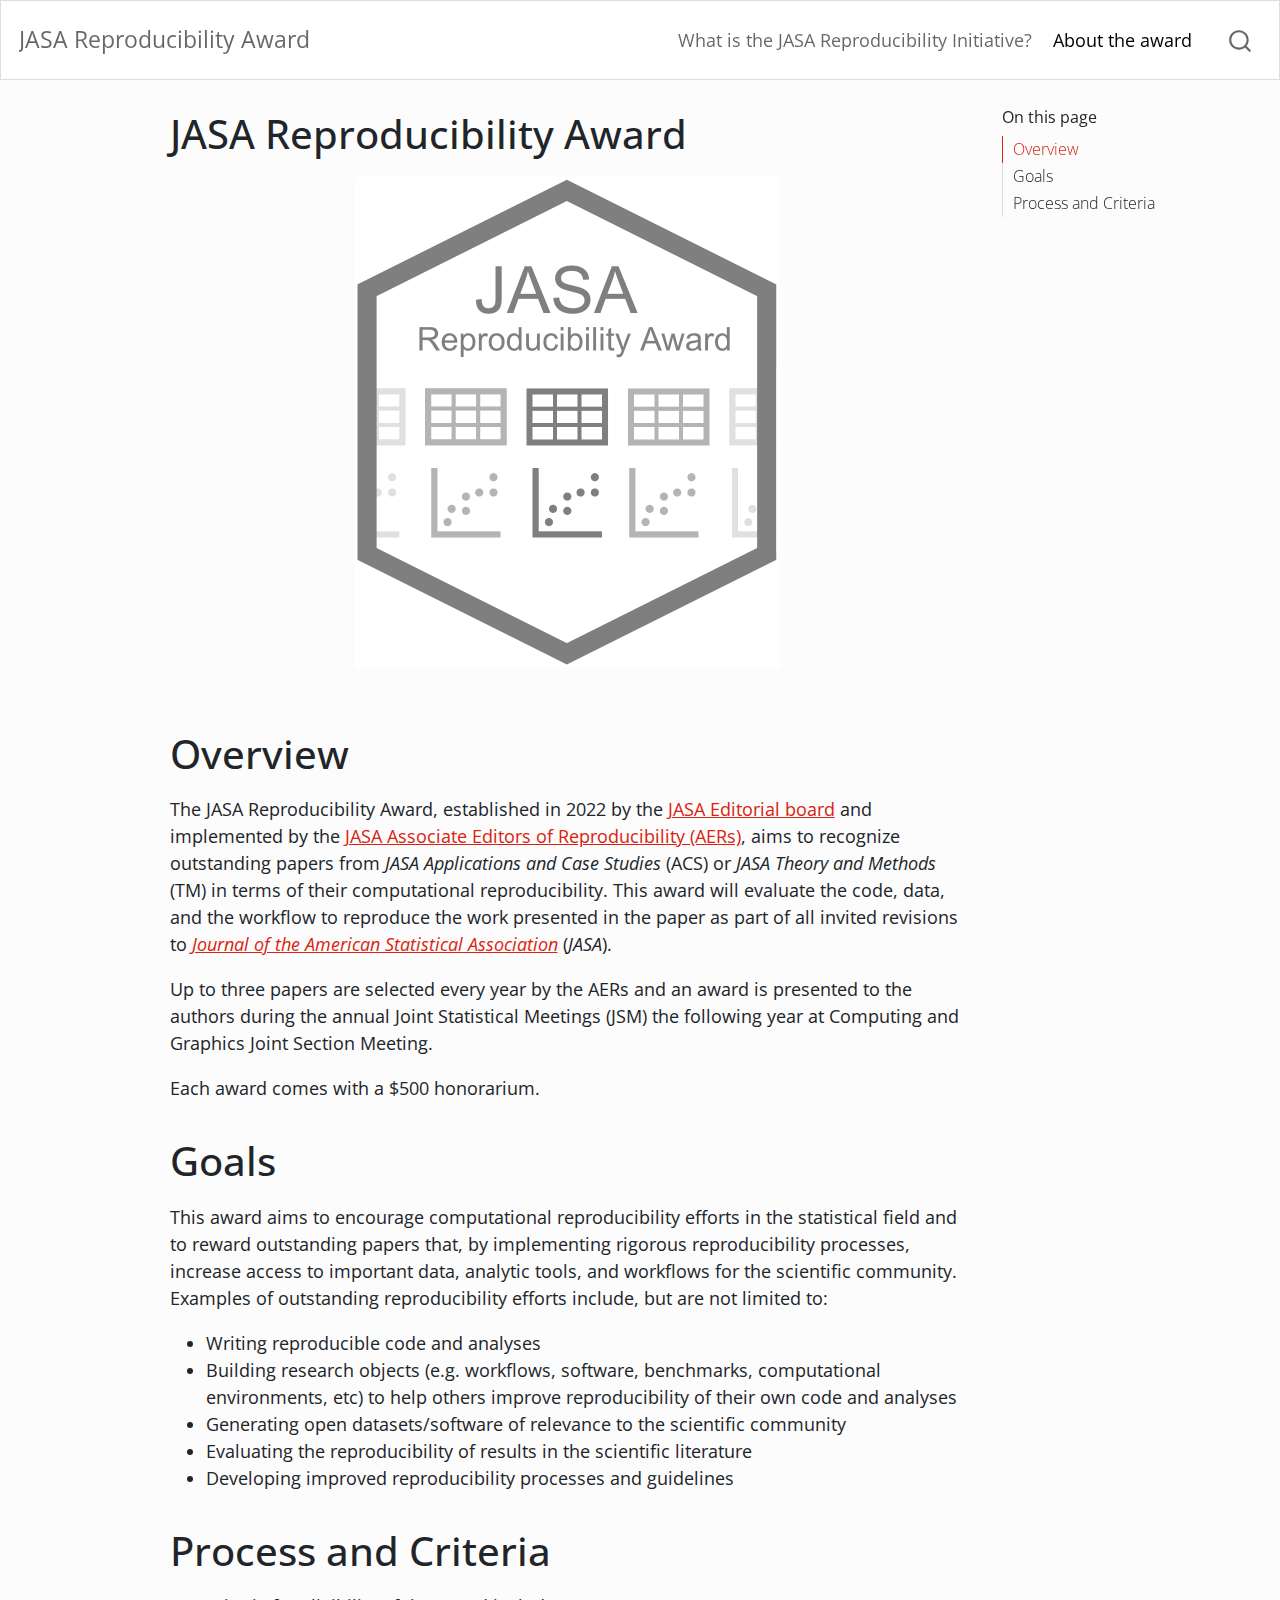
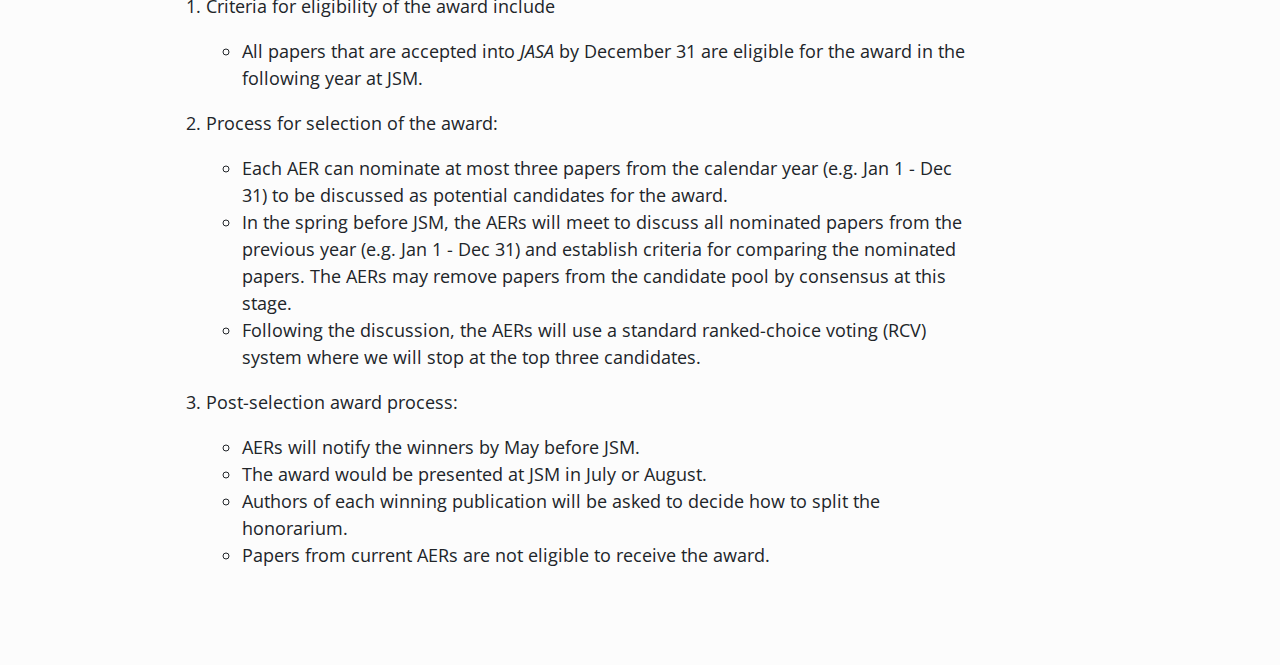
==== index.html @ 0c8dea2c "Built site for gh-pages" ====
<!DOCTYPE html>
<html xmlns="http://www.w3.org/1999/xhtml" lang="en" xml:lang="en"><head>

<meta charset="utf-8">
<meta name="generator" content="quarto-1.2.269">

<meta name="viewport" content="width=device-width, initial-scale=1.0, user-scalable=yes">


<title>JASA Reproducibility Award</title>
<style>
code{white-space: pre-wrap;}
span.smallcaps{font-variant: small-caps;}
div.columns{display: flex; gap: min(4vw, 1.5em);}
div.column{flex: auto; overflow-x: auto;}
div.hanging-indent{margin-left: 1.5em; text-indent: -1.5em;}
ul.task-list{list-style: none;}
ul.task-list li input[type="checkbox"] {
  width: 0.8em;
  margin: 0 0.8em 0.2em -1.6em;
  vertical-align: middle;
}
</style>


<script src="site_libs/quarto-nav/quarto-nav.js"></script>
<script src="site_libs/quarto-nav/headroom.min.js"></script>
<script src="site_libs/clipboard/clipboard.min.js"></script>
<script src="site_libs/quarto-search/autocomplete.umd.js"></script>
<script src="site_libs/quarto-search/fuse.min.js"></script>
<script src="site_libs/quarto-search/quarto-search.js"></script>
<meta name="quarto:offset" content="./">
<script src="site_libs/quarto-html/quarto.js"></script>
<script src="site_libs/quarto-html/popper.min.js"></script>
<script src="site_libs/quarto-html/tippy.umd.min.js"></script>
<script src="site_libs/quarto-html/anchor.min.js"></script>
<link href="site_libs/quarto-html/tippy.css" rel="stylesheet">
<link href="site_libs/quarto-html/quarto-syntax-highlighting.css" rel="stylesheet" id="quarto-text-highlighting-styles">
<script src="site_libs/bootstrap/bootstrap.min.js"></script>
<link href="site_libs/bootstrap/bootstrap-icons.css" rel="stylesheet">
<link href="site_libs/bootstrap/bootstrap.min.css" rel="stylesheet" id="quarto-bootstrap" data-mode="light">
<script id="quarto-search-options" type="application/json">{
  "location": "navbar",
  "copy-button": false,
  "collapse-after": 3,
  "panel-placement": "end",
  "type": "overlay",
  "limit": 20,
  "language": {
    "search-no-results-text": "No results",
    "search-matching-documents-text": "matching documents",
    "search-copy-link-title": "Copy link to search",
    "search-hide-matches-text": "Hide additional matches",
    "search-more-match-text": "more match in this document",
    "search-more-matches-text": "more matches in this document",
    "search-clear-button-title": "Clear",
    "search-detached-cancel-button-title": "Cancel",
    "search-submit-button-title": "Submit"
  }
}</script>


<link rel="stylesheet" href="styles.css">
</head>

<body class="nav-fixed">

<div id="quarto-search-results"></div>
  <header id="quarto-header" class="headroom fixed-top">
    <nav class="navbar navbar-expand-lg navbar-dark ">
      <div class="navbar-container container-fluid">
      <div class="navbar-brand-container">
    <a class="navbar-brand" href="./index.html">
    <span class="navbar-title">JASA Reproducibility Award</span>
    </a>
  </div>
          <button class="navbar-toggler" type="button" data-bs-toggle="collapse" data-bs-target="#navbarCollapse" aria-controls="navbarCollapse" aria-expanded="false" aria-label="Toggle navigation" onclick="if (window.quartoToggleHeadroom) { window.quartoToggleHeadroom(); }">
  <span class="navbar-toggler-icon"></span>
</button>
          <div class="collapse navbar-collapse" id="navbarCollapse">
            <ul class="navbar-nav navbar-nav-scroll ms-auto">
  <li class="nav-item">
    <a class="nav-link" href="./about.html">
 <span class="menu-text">What is the JASA Reproducibility Initiative?</span></a>
  </li>  
  <li class="nav-item">
    <a class="nav-link active" href="./index.html" aria-current="page">
 <span class="menu-text">About the award</span></a>
  </li>  
</ul>
              <div id="quarto-search" class="" title="Search"></div>
          </div> <!-- /navcollapse -->
      </div> <!-- /container-fluid -->
    </nav>
</header>
<!-- content -->
<div id="quarto-content" class="quarto-container page-columns page-rows-contents page-layout-article page-navbar">
<!-- sidebar -->
<!-- margin-sidebar -->
    <div id="quarto-margin-sidebar" class="sidebar margin-sidebar">
        <nav id="TOC" role="doc-toc" class="toc-active">
    <h2 id="toc-title">On this page</h2>
   
  <ul>
  <li><a href="#overview" id="toc-overview" class="nav-link active" data-scroll-target="#overview">Overview</a></li>
  <li><a href="#goals" id="toc-goals" class="nav-link" data-scroll-target="#goals">Goals</a></li>
  <li><a href="#process-and-criteria" id="toc-process-and-criteria" class="nav-link" data-scroll-target="#process-and-criteria">Process and Criteria</a></li>
  </ul>
</nav>
    </div>
<!-- main -->
<main class="content" id="quarto-document-content">

<header id="title-block-header" class="quarto-title-block default">
<div class="quarto-title">
<h1 class="title">JASA Reproducibility Award</h1>
</div>



<div class="quarto-title-meta">

    
  
    
  </div>
  

</header>

<div class="cell" data-layout-align="center">
<div class="cell-output-display">
<div class="quarto-figure quarto-figure-center">
<figure class="figure">
<p><img src="img/jasa_img.png" class="img-fluid figure-img" width="425"></p>
</figure>
</div>
</div>
</div>
<section id="overview" class="level1">
<h1>Overview</h1>
<p>The JASA Reproducibility Award, established in 2022 by the <a href="https://www.tandfonline.com/action/journalInformation?show=editorialBoard&amp;journalCode=uasa20">JASA Editorial board</a> and implemented by the <a href="./about.html">JASA Associate Editors of Reproducibility (AERs)</a>, aims to recognize outstanding papers from <em>JASA Applications and Case Studies</em> (ACS) or <em>JASA Theory and Methods</em> (TM) in terms of their computational reproducibility. This award will evaluate the code, data, and the workflow to reproduce the work presented in the paper as part of all invited revisions to <a href="https://www.tandfonline.com/journals/uasa20"><em>Journal of the American Statistical Association</em></a> (<em>JASA</em>).</p>
<p>Up to three papers are selected every year by the AERs and an award is presented to the authors during the annual Joint Statistical Meetings (JSM) the following year at Computing and Graphics Joint Section Meeting.</p>
<p>Each award comes with a $500 honorarium.</p>
</section>
<section id="goals" class="level1">
<h1>Goals</h1>
<p>This award aims to encourage computational reproducibility efforts in the statistical field and to reward outstanding papers that, by implementing rigorous reproducibility processes, increase access to important data, analytic tools, and workflows for the scientific community. Examples of outstanding reproducibility efforts include, but are not limited to:</p>
<ul>
<li>Writing reproducible code and analyses</li>
<li>Building research objects (e.g.&nbsp;workflows, software, benchmarks, computational environments, etc) to help others improve reproducibility of their own code and analyses</li>
<li>Generating open datasets/software of relevance to the scientific community</li>
<li>Evaluating the reproducibility of results in the scientific literature</li>
<li>Developing improved reproducibility processes and guidelines</li>
</ul>
</section>
<section id="process-and-criteria" class="level1">
<h1>Process and Criteria</h1>
<ol type="1">
<li><p>Criteria for eligibility of the award include</p>
<ul>
<li>All papers that are accepted into <em>JASA</em> by December 31 are eligible for the award in the following year at JSM.</li>
</ul></li>
<li><p>Process for selection of the award:</p>
<ul>
<li>Each AER can nominate at most three papers from the calendar year (e.g.&nbsp;Jan 1 - Dec 31) to be discussed as potential candidates for the award.</li>
<li>In the spring before JSM, the AERs will meet to discuss all nominated papers from the previous year (e.g.&nbsp;Jan 1 - Dec 31) and establish criteria for comparing the nominated papers. The AERs may remove papers from the candidate pool by consensus at this stage.</li>
<li>Following the discussion, the AERs will use a standard ranked-choice voting (RCV) system where we will stop at the top three candidates.</li>
</ul></li>
<li><p>Post-selection award process:</p>
<ul>
<li>AERs will notify the winners by May before JSM.</li>
<li>The award would be presented at JSM in July or August.</li>
<li>Authors of each winning publication will be asked to decide how to split the honorarium.</li>
<li>Papers from current AERs are not eligible to receive the award.</li>
</ul></li>
</ol>


</section>

</main> <!-- /main -->
<script id="quarto-html-after-body" type="application/javascript">
window.document.addEventListener("DOMContentLoaded", function (event) {
  const toggleBodyColorMode = (bsSheetEl) => {
    const mode = bsSheetEl.getAttribute("data-mode");
    const bodyEl = window.document.querySelector("body");
    if (mode === "dark") {
      bodyEl.classList.add("quarto-dark");
      bodyEl.classList.remove("quarto-light");
    } else {
      bodyEl.classList.add("quarto-light");
      bodyEl.classList.remove("quarto-dark");
    }
  }
  const toggleBodyColorPrimary = () => {
    const bsSheetEl = window.document.querySelector("link#quarto-bootstrap");
    if (bsSheetEl) {
      toggleBodyColorMode(bsSheetEl);
    }
  }
  toggleBodyColorPrimary();  
  const icon = "";
  const anchorJS = new window.AnchorJS();
  anchorJS.options = {
    placement: 'right',
    icon: icon
  };
  anchorJS.add('.anchored');
  const clipboard = new window.ClipboardJS('.code-copy-button', {
    target: function(trigger) {
      return trigger.previousElementSibling;
    }
  });
  clipboard.on('success', function(e) {
    // button target
    const button = e.trigger;
    // don't keep focus
    button.blur();
    // flash "checked"
    button.classList.add('code-copy-button-checked');
    var currentTitle = button.getAttribute("title");
    button.setAttribute("title", "Copied!");
    let tooltip;
    if (window.bootstrap) {
      button.setAttribute("data-bs-toggle", "tooltip");
      button.setAttribute("data-bs-placement", "left");
      button.setAttribute("data-bs-title", "Copied!");
      tooltip = new bootstrap.Tooltip(button, 
        { trigger: "manual", 
          customClass: "code-copy-button-tooltip",
          offset: [0, -8]});
      tooltip.show();    
    }
    setTimeout(function() {
      if (tooltip) {
        tooltip.hide();
        button.removeAttribute("data-bs-title");
        button.removeAttribute("data-bs-toggle");
        button.removeAttribute("data-bs-placement");
      }
      button.setAttribute("title", currentTitle);
      button.classList.remove('code-copy-button-checked');
    }, 1000);
    // clear code selection
    e.clearSelection();
  });
  function tippyHover(el, contentFn) {
    const config = {
      allowHTML: true,
      content: contentFn,
      maxWidth: 500,
      delay: 100,
      arrow: false,
      appendTo: function(el) {
          return el.parentElement;
      },
      interactive: true,
      interactiveBorder: 10,
      theme: 'quarto',
      placement: 'bottom-start'
    };
    window.tippy(el, config); 
  }
  const noterefs = window.document.querySelectorAll('a[role="doc-noteref"]');
  for (var i=0; i<noterefs.length; i++) {
    const ref = noterefs[i];
    tippyHover(ref, function() {
      // use id or data attribute instead here
      let href = ref.getAttribute('data-footnote-href') || ref.getAttribute('href');
      try { href = new URL(href).hash; } catch {}
      const id = href.replace(/^#\/?/, "");
      const note = window.document.getElementById(id);
      return note.innerHTML;
    });
  }
  const findCites = (el) => {
    const parentEl = el.parentElement;
    if (parentEl) {
      const cites = parentEl.dataset.cites;
      if (cites) {
        return {
          el,
          cites: cites.split(' ')
        };
      } else {
        return findCites(el.parentElement)
      }
    } else {
      return undefined;
    }
  };
  var bibliorefs = window.document.querySelectorAll('a[role="doc-biblioref"]');
  for (var i=0; i<bibliorefs.length; i++) {
    const ref = bibliorefs[i];
    const citeInfo = findCites(ref);
    if (citeInfo) {
      tippyHover(citeInfo.el, function() {
        var popup = window.document.createElement('div');
        citeInfo.cites.forEach(function(cite) {
          var citeDiv = window.document.createElement('div');
          citeDiv.classList.add('hanging-indent');
          citeDiv.classList.add('csl-entry');
          var biblioDiv = window.document.getElementById('ref-' + cite);
          if (biblioDiv) {
            citeDiv.innerHTML = biblioDiv.innerHTML;
          }
          popup.appendChild(citeDiv);
        });
        return popup.innerHTML;
      });
    }
  }
});
</script>
</div> <!-- /content -->



</body></html>
---- site_libs/quarto-html/tippy.css ----
.tippy-box[data-animation=fade][data-state=hidden]{opacity:0}[data-tippy-root]{max-width:calc(100vw - 10px)}.tippy-box{position:relative;background-color:#333;color:#fff;border-radius:4px;font-size:14px;line-height:1.4;white-space:normal;outline:0;transition-property:transform,visibility,opacity}.tippy-box[data-placement^=top]>.tippy-arrow{bottom:0}.tippy-box[data-placement^=top]>.tippy-arrow:before{bottom:-7px;left:0;border-width:8px 8px 0;border-top-color:initial;transform-origin:center top}.tippy-box[data-placement^=bottom]>.tippy-arrow{top:0}.tippy-box[data-placement^=bottom]>.tippy-arrow:before{top:-7px;left:0;border-width:0 8px 8px;border-bottom-color:initial;transform-origin:center bottom}.tippy-box[data-placement^=left]>.tippy-arrow{right:0}.tippy-box[data-placement^=left]>.tippy-arrow:before{border-width:8px 0 8px 8px;border-left-color:initial;right:-7px;transform-origin:center left}.tippy-box[data-placement^=right]>.tippy-arrow{left:0}.tippy-box[data-placement^=right]>.tippy-arrow:before{left:-7px;border-width:8px 8px 8px 0;border-right-color:initial;transform-origin:center right}.tippy-box[data-inertia][data-state=visible]{transition-timing-function:cubic-bezier(.54,1.5,.38,1.11)}.tippy-arrow{width:16px;height:16px;color:#333}.tippy-arrow:before{content:"";position:absolute;border-color:transparent;border-style:solid}.tippy-content{position:relative;padding:5px 9px;z-index:1}
---- site_libs/quarto-html/quarto-syntax-highlighting.css ----
/* quarto syntax highlight colors */
:root {
  --quarto-hl-ot-color: #003B4F;
  --quarto-hl-at-color: #657422;
  --quarto-hl-ss-color: #20794D;
  --quarto-hl-an-color: #5E5E5E;
  --quarto-hl-fu-color: #4758AB;
  --quarto-hl-st-color: #20794D;
  --quarto-hl-cf-color: #003B4F;
  --quarto-hl-op-color: #5E5E5E;
  --quarto-hl-er-color: #AD0000;
  --quarto-hl-bn-color: #AD0000;
  --quarto-hl-al-color: #AD0000;
  --quarto-hl-va-color: #111111;
  --quarto-hl-bu-color: inherit;
  --quarto-hl-ex-color: inherit;
  --quarto-hl-pp-color: #AD0000;
  --quarto-hl-in-color: #5E5E5E;
  --quarto-hl-vs-color: #20794D;
  --quarto-hl-wa-color: #5E5E5E;
  --quarto-hl-do-color: #5E5E5E;
  --quarto-hl-im-color: #00769E;
  --quarto-hl-ch-color: #20794D;
  --quarto-hl-dt-color: #AD0000;
  --quarto-hl-fl-color: #AD0000;
  --quarto-hl-co-color: #5E5E5E;
  --quarto-hl-cv-color: #5E5E5E;
  --quarto-hl-cn-color: #8f5902;
  --quarto-hl-sc-color: #5E5E5E;
  --quarto-hl-dv-color: #AD0000;
  --quarto-hl-kw-color: #003B4F;
}

/* other quarto variables */
:root {
  --quarto-font-monospace: SFMono-Regular, Menlo, Monaco, Consolas, "Liberation Mono", "Courier New", monospace;
}

pre > code.sourceCode > span {
  color: #003B4F;
}

code span {
  color: #003B4F;
}

code.sourceCode > span {
  color: #003B4F;
}

div.sourceCode,
div.sourceCode pre.sourceCode {
  color: #003B4F;
}

code span.ot {
  color: #003B4F;
}

code span.at {
  color: #657422;
}

code span.ss {
  color: #20794D;
}

code span.an {
  color: #5E5E5E;
}

code span.fu {
  color: #4758AB;
}

code span.st {
  color: #20794D;
}

code span.cf {
  color: #003B4F;
}

code span.op {
  color: #5E5E5E;
}

code span.er {
  color: #AD0000;
}

code span.bn {
  color: #AD0000;
}

code span.al {
  color: #AD0000;
}

code span.va {
  color: #111111;
}

code span.pp {
  color: #AD0000;
}

code span.in {
  color: #5E5E5E;
}

code span.vs {
  color: #20794D;
}

code span.wa {
  color: #5E5E5E;
  font-style: italic;
}

code span.do {
  color: #5E5E5E;
  font-style: italic;
}

code span.im {
  color: #00769E;
}

code span.ch {
  color: #20794D;
}

code span.dt {
  color: #AD0000;
}

code span.fl {
  color: #AD0000;
}

code span.co {
  color: #5E5E5E;
}

code span.cv {
  color: #5E5E5E;
  font-style: italic;
}

code span.cn {
  color: #8f5902;
}

code span.sc {
  color: #5E5E5E;
}

code span.dv {
  color: #AD0000;
}

code span.kw {
  color: #003B4F;
}

.prevent-inlining {
  content: "</";
}

/*# sourceMappingURL=debc5d5d77c3f9108843748ff7464032.css.map */
---- styles.css ----
/* css styles */
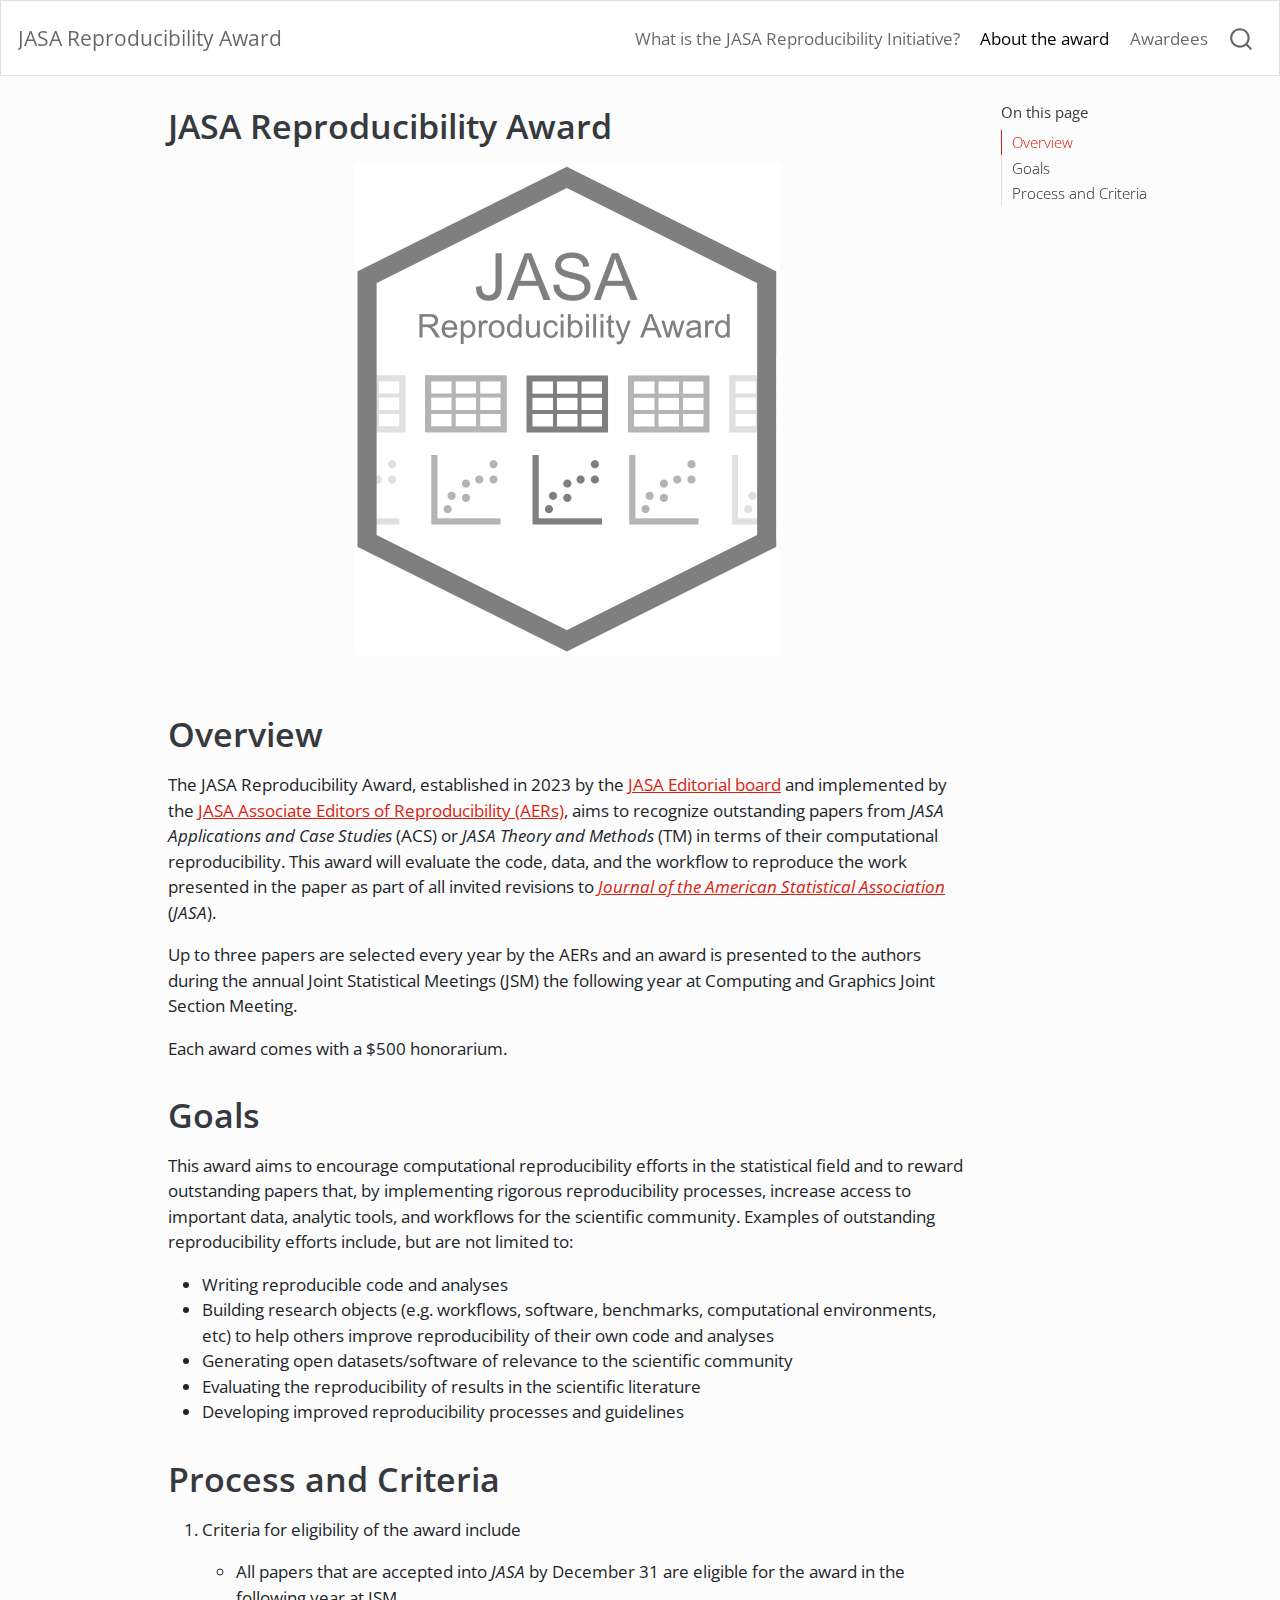
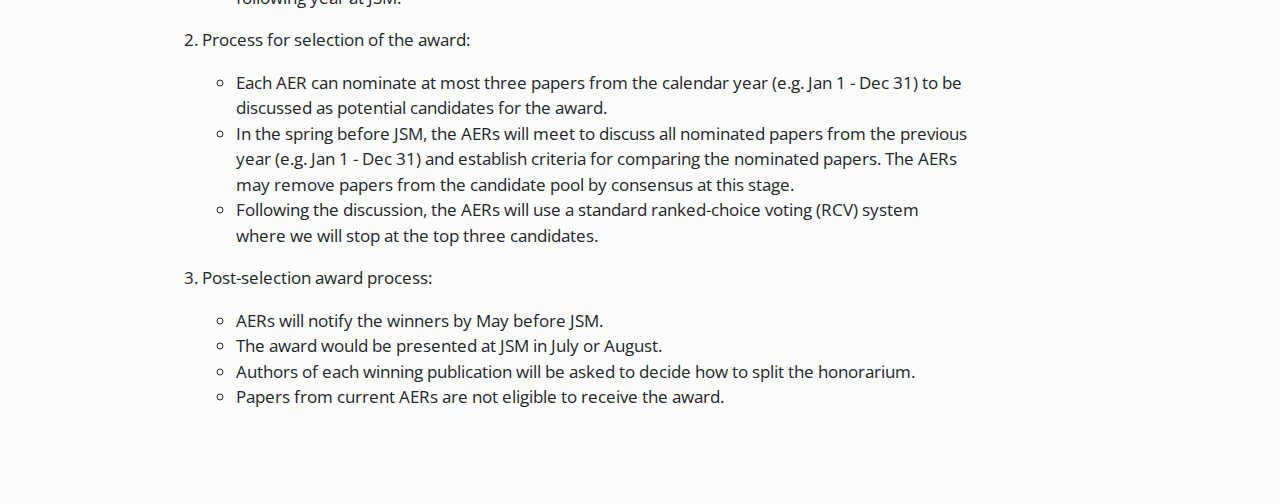
==== commit 09c118b4: "Built site for gh-pages" ====
--- a/index.html
+++ b/index.html
@@ -2,7 +2,7 @@
 <html xmlns="http://www.w3.org/1999/xhtml" lang="en" xml:lang="en"><head>
 
 <meta charset="utf-8">
-<meta name="generator" content="quarto-1.2.269">
+<meta name="generator" content="quarto-1.3.353">
 
 <meta name="viewport" content="width=device-width, initial-scale=1.0, user-scalable=yes">
 
@@ -17,7 +17,7 @@
 ul.task-list{list-style: none;}
 ul.task-list li input[type="checkbox"] {
   width: 0.8em;
-  margin: 0 0.8em 0.2em -1.6em;
+  margin: 0 0.8em 0.2em -1em; /* quarto-specific, see https://github.com/quarto-dev/quarto-cli/issues/4556 */ 
   vertical-align: middle;
 }
 </style>
@@ -74,21 +74,27 @@
     <span class="navbar-title">JASA Reproducibility Award</span>
     </a>
   </div>
+            <div id="quarto-search" class="" title="Search"></div>
           <button class="navbar-toggler" type="button" data-bs-toggle="collapse" data-bs-target="#navbarCollapse" aria-controls="navbarCollapse" aria-expanded="false" aria-label="Toggle navigation" onclick="if (window.quartoToggleHeadroom) { window.quartoToggleHeadroom(); }">
   <span class="navbar-toggler-icon"></span>
 </button>
           <div class="collapse navbar-collapse" id="navbarCollapse">
             <ul class="navbar-nav navbar-nav-scroll ms-auto">
   <li class="nav-item">
-    <a class="nav-link" href="./about.html">
+    <a class="nav-link" href="./about.html" rel="" target="">
  <span class="menu-text">What is the JASA Reproducibility Initiative?</span></a>
   </li>  
   <li class="nav-item">
-    <a class="nav-link active" href="./index.html" aria-current="page">
+    <a class="nav-link active" href="./index.html" rel="" target="" aria-current="page">
  <span class="menu-text">About the award</span></a>
   </li>  
+  <li class="nav-item">
+    <a class="nav-link" href="./awardees.html" rel="" target="">
+ <span class="menu-text">Awardees</span></a>
+  </li>  
 </ul>
-              <div id="quarto-search" class="" title="Search"></div>
+            <div class="quarto-navbar-tools">
+</div>
           </div> <!-- /navcollapse -->
       </div> <!-- /container-fluid -->
     </nav>
@@ -139,7 +145,7 @@
 </div>
 <section id="overview" class="level1">
 <h1>Overview</h1>
-<p>The JASA Reproducibility Award, established in 2022 by the <a href="https://www.tandfonline.com/action/journalInformation?show=editorialBoard&amp;journalCode=uasa20">JASA Editorial board</a> and implemented by the <a href="./about.html">JASA Associate Editors of Reproducibility (AERs)</a>, aims to recognize outstanding papers from <em>JASA Applications and Case Studies</em> (ACS) or <em>JASA Theory and Methods</em> (TM) in terms of their computational reproducibility. This award will evaluate the code, data, and the workflow to reproduce the work presented in the paper as part of all invited revisions to <a href="https://www.tandfonline.com/journals/uasa20"><em>Journal of the American Statistical Association</em></a> (<em>JASA</em>).</p>
+<p>The JASA Reproducibility Award, established in 2023 by the <a href="https://www.tandfonline.com/action/journalInformation?show=editorialBoard&amp;journalCode=uasa20">JASA Editorial board</a> and implemented by the <a href="./about.html">JASA Associate Editors of Reproducibility (AERs)</a>, aims to recognize outstanding papers from <em>JASA Applications and Case Studies</em> (ACS) or <em>JASA Theory and Methods</em> (TM) in terms of their computational reproducibility. This award will evaluate the code, data, and the workflow to reproduce the work presented in the paper as part of all invited revisions to <a href="https://www.tandfonline.com/journals/uasa20"><em>Journal of the American Statistical Association</em></a> (<em>JASA</em>).</p>
 <p>Up to three papers are selected every year by the AERs and an award is presented to the authors during the annual Joint Statistical Meetings (JSM) the following year at Computing and Graphics Joint Section Meeting.</p>
 <p>Each award comes with a $500 honorarium.</p>
 </section>
@@ -207,9 +213,23 @@
     icon: icon
   };
   anchorJS.add('.anchored');
+  const isCodeAnnotation = (el) => {
+    for (const clz of el.classList) {
+      if (clz.startsWith('code-annotation-')) {                     
+        return true;
+      }
+    }
+    return false;
+  }
   const clipboard = new window.ClipboardJS('.code-copy-button', {
-    target: function(trigger) {
-      return trigger.previousElementSibling;
+    text: function(trigger) {
+      const codeEl = trigger.previousElementSibling.cloneNode(true);
+      for (const childEl of codeEl.children) {
+        if (isCodeAnnotation(childEl)) {
+          childEl.remove();
+        }
+      }
+      return codeEl.innerText;
     }
   });
   clipboard.on('success', function(e) {
@@ -274,6 +294,92 @@
       return note.innerHTML;
     });
   }
+      let selectedAnnoteEl;
+      const selectorForAnnotation = ( cell, annotation) => {
+        let cellAttr = 'data-code-cell="' + cell + '"';
+        let lineAttr = 'data-code-annotation="' +  annotation + '"';
+        const selector = 'span[' + cellAttr + '][' + lineAttr + ']';
+        return selector;
+      }
+      const selectCodeLines = (annoteEl) => {
+        const doc = window.document;
+        const targetCell = annoteEl.getAttribute("data-target-cell");
+        const targetAnnotation = annoteEl.getAttribute("data-target-annotation");
+        const annoteSpan = window.document.querySelector(selectorForAnnotation(targetCell, targetAnnotation));
+        const lines = annoteSpan.getAttribute("data-code-lines").split(",");
+        const lineIds = lines.map((line) => {
+          return targetCell + "-" + line;
+        })
+        let top = null;
+        let height = null;
+        let parent = null;
+        if (lineIds.length > 0) {
+            //compute the position of the single el (top and bottom and make a div)
+            const el = window.document.getElementById(lineIds[0]);
+            top = el.offsetTop;
+            height = el.offsetHeight;
+            parent = el.parentElement.parentElement;
+          if (lineIds.length > 1) {
+            const lastEl = window.document.getElementById(lineIds[lineIds.length - 1]);
+            const bottom = lastEl.offsetTop + lastEl.offsetHeight;
+            height = bottom - top;
+          }
+          if (top !== null && height !== null && parent !== null) {
+            // cook up a div (if necessary) and position it 
+            let div = window.document.getElementById("code-annotation-line-highlight");
+            if (div === null) {
+              div = window.document.createElement("div");
+              div.setAttribute("id", "code-annotation-line-highlight");
+              div.style.position = 'absolute';
+              parent.appendChild(div);
+            }
+            div.style.top = top - 2 + "px";
+            div.style.height = height + 4 + "px";
+            let gutterDiv = window.document.getElementById("code-annotation-line-highlight-gutter");
+            if (gutterDiv === null) {
+              gutterDiv = window.document.createElement("div");
+              gutterDiv.setAttribute("id", "code-annotation-line-highlight-gutter");
+              gutterDiv.style.position = 'absolute';
+              const codeCell = window.document.getElementById(targetCell);
+              const gutter = codeCell.querySelector('.code-annotation-gutter');
+              gutter.appendChild(gutterDiv);
+            }
+            gutterDiv.style.top = top - 2 + "px";
+            gutterDiv.style.height = height + 4 + "px";
+          }
+          selectedAnnoteEl = annoteEl;
+        }
+      };
+      const unselectCodeLines = () => {
+        const elementsIds = ["code-annotation-line-highlight", "code-annotation-line-highlight-gutter"];
+        elementsIds.forEach((elId) => {
+          const div = window.document.getElementById(elId);
+          if (div) {
+            div.remove();
+          }
+        });
+        selectedAnnoteEl = undefined;
+      };
+      // Attach click handler to the DT
+      const annoteDls = window.document.querySelectorAll('dt[data-target-cell]');
+      for (const annoteDlNode of annoteDls) {
+        annoteDlNode.addEventListener('click', (event) => {
+          const clickedEl = event.target;
+          if (clickedEl !== selectedAnnoteEl) {
+            unselectCodeLines();
+            const activeEl = window.document.querySelector('dt[data-target-cell].code-annotation-active');
+            if (activeEl) {
+              activeEl.classList.remove('code-annotation-active');
+            }
+            selectCodeLines(clickedEl);
+            clickedEl.classList.add('code-annotation-active');
+          } else {
+            // Unselect the line
+            unselectCodeLines();
+            clickedEl.classList.remove('code-annotation-active');
+          }
+        });
+      }
   const findCites = (el) => {
     const parentEl = el.parentElement;
     if (parentEl) {
--- a/site_libs/quarto-html/quarto-syntax-highlighting.css
+++ b/site_libs/quarto-html/quarto-syntax-highlighting.css
@@ -55,62 +55,85 @@
 
 code span.ot {
   color: #003B4F;
+  font-style: inherit;
 }
 
 code span.at {
   color: #657422;
+  font-style: inherit;
 }
 
 code span.ss {
   color: #20794D;
+  font-style: inherit;
 }
 
 code span.an {
   color: #5E5E5E;
+  font-style: inherit;
 }
 
 code span.fu {
   color: #4758AB;
+  font-style: inherit;
 }
 
 code span.st {
   color: #20794D;
+  font-style: inherit;
 }
 
 code span.cf {
   color: #003B4F;
+  font-style: inherit;
 }
 
 code span.op {
   color: #5E5E5E;
+  font-style: inherit;
 }
 
 code span.er {
   color: #AD0000;
+  font-style: inherit;
 }
 
 code span.bn {
   color: #AD0000;
+  font-style: inherit;
 }
 
 code span.al {
   color: #AD0000;
+  font-style: inherit;
 }
 
 code span.va {
   color: #111111;
+  font-style: inherit;
+}
+
+code span.bu {
+  font-style: inherit;
+}
+
+code span.ex {
+  font-style: inherit;
 }
 
 code span.pp {
   color: #AD0000;
+  font-style: inherit;
 }
 
 code span.in {
   color: #5E5E5E;
+  font-style: inherit;
 }
 
 code span.vs {
   color: #20794D;
+  font-style: inherit;
 }
 
 code span.wa {
@@ -125,22 +148,27 @@
 
 code span.im {
   color: #00769E;
+  font-style: inherit;
 }
 
 code span.ch {
   color: #20794D;
+  font-style: inherit;
 }
 
 code span.dt {
   color: #AD0000;
+  font-style: inherit;
 }
 
 code span.fl {
   color: #AD0000;
+  font-style: inherit;
 }
 
 code span.co {
   color: #5E5E5E;
+  font-style: inherit;
 }
 
 code span.cv {
@@ -150,18 +178,22 @@
 
 code span.cn {
   color: #8f5902;
+  font-style: inherit;
 }
 
 code span.sc {
   color: #5E5E5E;
+  font-style: inherit;
 }
 
 code span.dv {
   color: #AD0000;
+  font-style: inherit;
 }
 
 code span.kw {
   color: #003B4F;
+  font-style: inherit;
 }
 
 .prevent-inlining {
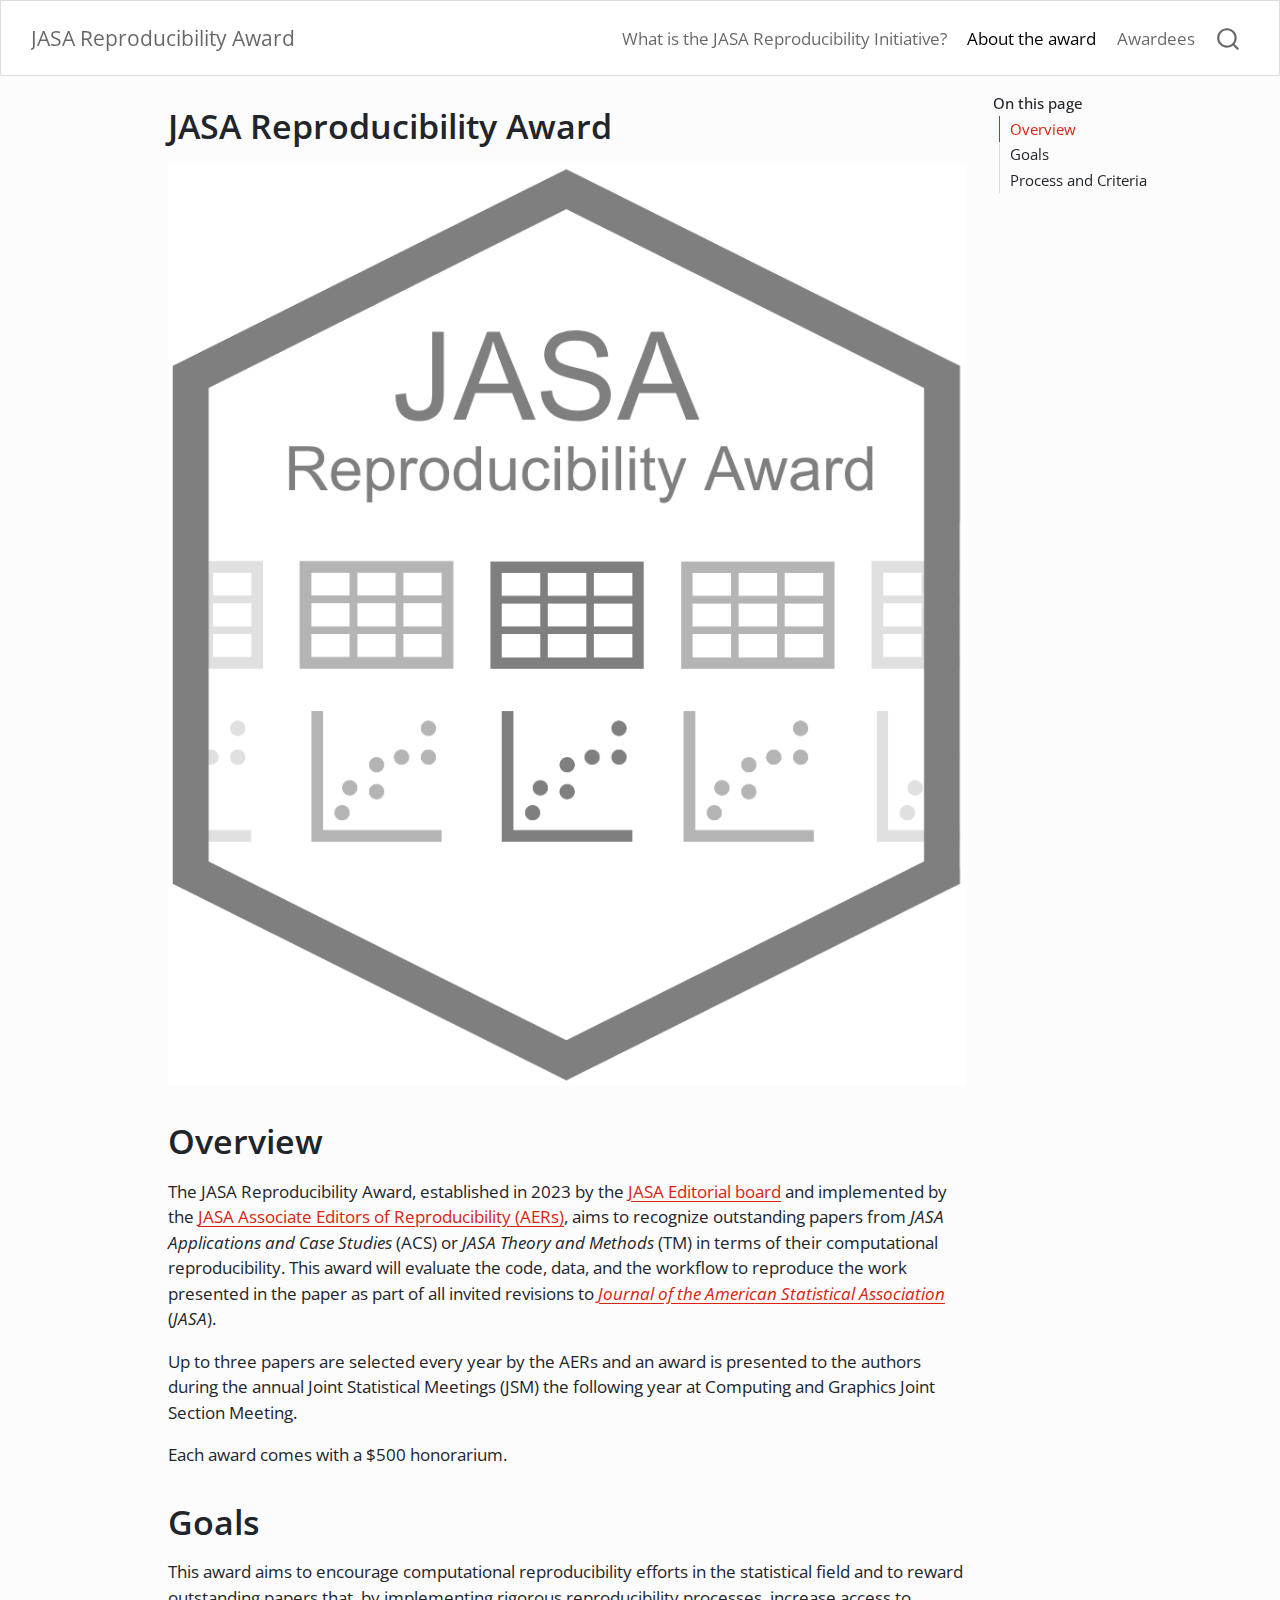
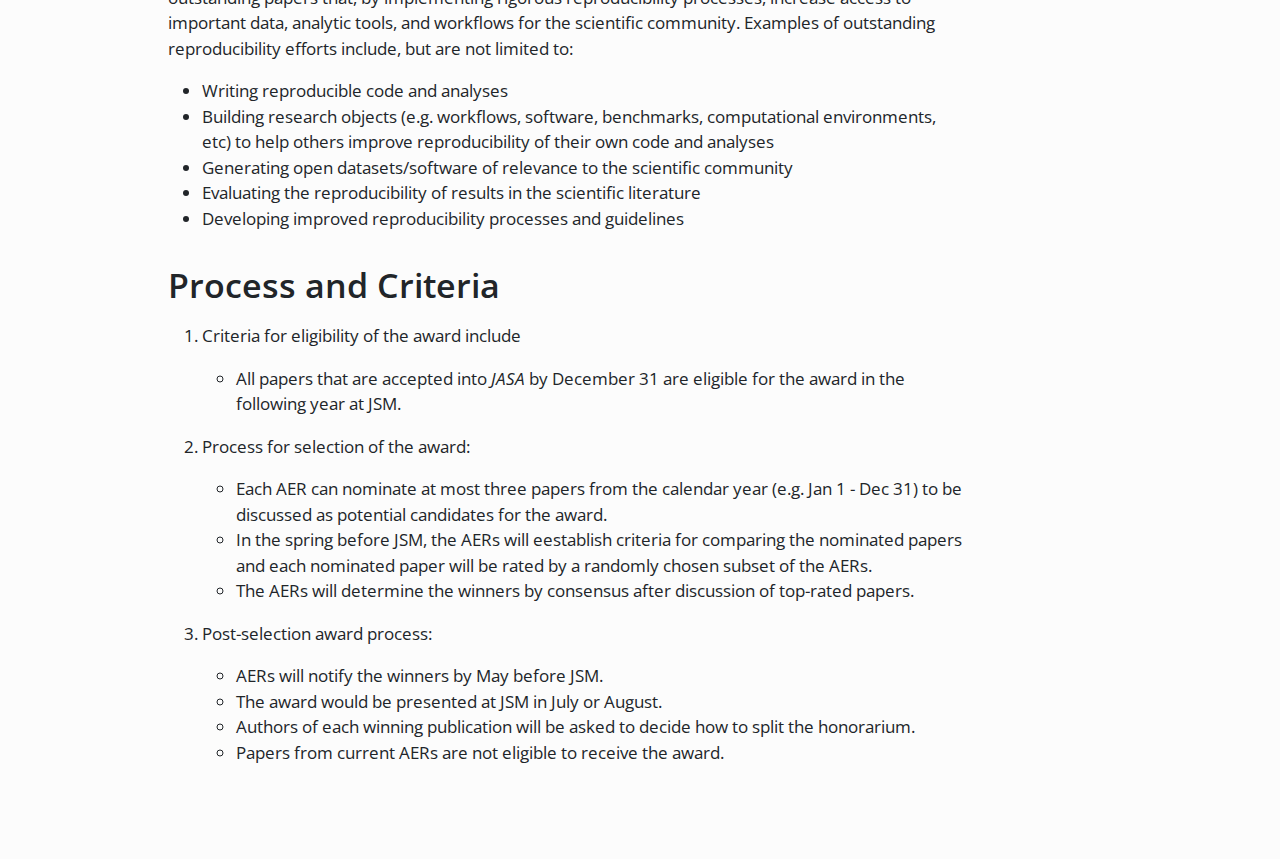
==== commit 0eea503a: "Built site for gh-pages" ====
--- a/index.html
+++ b/index.html
@@ -2,7 +2,7 @@
 <html xmlns="http://www.w3.org/1999/xhtml" lang="en" xml:lang="en"><head>
 
 <meta charset="utf-8">
-<meta name="generator" content="quarto-1.3.353">
+<meta name="generator" content="quarto-1.4.553">
 
 <meta name="viewport" content="width=device-width, initial-scale=1.0, user-scalable=yes">
 
@@ -45,7 +45,13 @@
   "collapse-after": 3,
   "panel-placement": "end",
   "type": "overlay",
-  "limit": 20,
+  "limit": 50,
+  "keyboard-shortcut": [
+    "f",
+    "/",
+    "s"
+  ],
+  "show-item-context": false,
   "language": {
     "search-no-results-text": "No results",
     "search-matching-documents-text": "matching documents",
@@ -54,8 +60,10 @@
     "search-more-match-text": "more match in this document",
     "search-more-matches-text": "more matches in this document",
     "search-clear-button-title": "Clear",
+    "search-text-placeholder": "",
     "search-detached-cancel-button-title": "Cancel",
-    "search-submit-button-title": "Submit"
+    "search-submit-button-title": "Submit",
+    "search-label": "Search"
   }
 }</script>
 
@@ -67,9 +75,9 @@
 
 <div id="quarto-search-results"></div>
   <header id="quarto-header" class="headroom fixed-top">
-    <nav class="navbar navbar-expand-lg navbar-dark ">
+    <nav class="navbar navbar-expand-lg " data-bs-theme="dark">
       <div class="navbar-container container-fluid">
-      <div class="navbar-brand-container">
+      <div class="navbar-brand-container mx-auto">
     <a class="navbar-brand" href="./index.html">
     <span class="navbar-title">JASA Reproducibility Award</span>
     </a>
@@ -81,21 +89,21 @@
           <div class="collapse navbar-collapse" id="navbarCollapse">
             <ul class="navbar-nav navbar-nav-scroll ms-auto">
   <li class="nav-item">
-    <a class="nav-link" href="./about.html" rel="" target="">
- <span class="menu-text">What is the JASA Reproducibility Initiative?</span></a>
+    <a class="nav-link" href="./about.html"> 
+<span class="menu-text">What is the JASA Reproducibility Initiative?</span></a>
   </li>  
   <li class="nav-item">
-    <a class="nav-link active" href="./index.html" rel="" target="" aria-current="page">
- <span class="menu-text">About the award</span></a>
+    <a class="nav-link active" href="./index.html" aria-current="page"> 
+<span class="menu-text">About the award</span></a>
   </li>  
   <li class="nav-item">
-    <a class="nav-link" href="./awardees.html" rel="" target="">
- <span class="menu-text">Awardees</span></a>
+    <a class="nav-link" href="./awardees.html"> 
+<span class="menu-text">Awardees</span></a>
   </li>  
 </ul>
-            <div class="quarto-navbar-tools">
+          </div> <!-- /navcollapse -->
+          <div class="quarto-navbar-tools">
 </div>
-          </div> <!-- /navcollapse -->
       </div> <!-- /container-fluid -->
     </nav>
 </header>
@@ -132,17 +140,11 @@
   </div>
   
 
+
 </header>
 
-<div class="cell" data-layout-align="center">
-<div class="cell-output-display">
-<div class="quarto-figure quarto-figure-center">
-<figure class="figure">
-<p><img src="img/jasa_img.png" class="img-fluid figure-img" width="425"></p>
-</figure>
-</div>
-</div>
-</div>
+
+<p><img src="img/jasa_img.png" class="img-fluid" alt="JASA reproducibility award logo"></p>
 <section id="overview" class="level1">
 <h1>Overview</h1>
 <p>The JASA Reproducibility Award, established in 2023 by the <a href="https://www.tandfonline.com/action/journalInformation?show=editorialBoard&amp;journalCode=uasa20">JASA Editorial board</a> and implemented by the <a href="./about.html">JASA Associate Editors of Reproducibility (AERs)</a>, aims to recognize outstanding papers from <em>JASA Applications and Case Studies</em> (ACS) or <em>JASA Theory and Methods</em> (TM) in terms of their computational reproducibility. This award will evaluate the code, data, and the workflow to reproduce the work presented in the paper as part of all invited revisions to <a href="https://www.tandfonline.com/journals/uasa20"><em>Journal of the American Statistical Association</em></a> (<em>JASA</em>).</p>
@@ -170,8 +172,8 @@
 <li><p>Process for selection of the award:</p>
 <ul>
 <li>Each AER can nominate at most three papers from the calendar year (e.g.&nbsp;Jan 1 - Dec 31) to be discussed as potential candidates for the award.</li>
-<li>In the spring before JSM, the AERs will meet to discuss all nominated papers from the previous year (e.g.&nbsp;Jan 1 - Dec 31) and establish criteria for comparing the nominated papers. The AERs may remove papers from the candidate pool by consensus at this stage.</li>
-<li>Following the discussion, the AERs will use a standard ranked-choice voting (RCV) system where we will stop at the top three candidates.</li>
+<li>In the spring before JSM, the AERs will eestablish criteria for comparing the nominated papers and each nominated paper will be rated by a randomly chosen subset of the AERs.</li>
+<li>The AERs will determine the winners by consensus after discussion of top-rated papers.</li>
 </ul></li>
 <li><p>Post-selection award process:</p>
 <ul>
@@ -265,10 +267,27 @@
     // clear code selection
     e.clearSelection();
   });
-  function tippyHover(el, contentFn) {
+    var localhostRegex = new RegExp(/^(?:http|https):\/\/localhost\:?[0-9]*\//);
+    var mailtoRegex = new RegExp(/^mailto:/);
+      var filterRegex = new RegExp("https:\/\/jasa-acs\.github\.io\/repro-award\/");
+    var isInternal = (href) => {
+        return filterRegex.test(href) || localhostRegex.test(href) || mailtoRegex.test(href);
+    }
+    // Inspect non-navigation links and adorn them if external
+ 	var links = window.document.querySelectorAll('a[href]:not(.nav-link):not(.navbar-brand):not(.toc-action):not(.sidebar-link):not(.sidebar-item-toggle):not(.pagination-link):not(.no-external):not([aria-hidden]):not(.dropdown-item):not(.quarto-navigation-tool)');
+    for (var i=0; i<links.length; i++) {
+      const link = links[i];
+      if (!isInternal(link.href)) {
+        // undo the damage that might have been done by quarto-nav.js in the case of
+        // links that we want to consider external
+        if (link.dataset.originalHref !== undefined) {
+          link.href = link.dataset.originalHref;
+        }
+      }
+    }
+  function tippyHover(el, contentFn, onTriggerFn, onUntriggerFn) {
     const config = {
       allowHTML: true,
-      content: contentFn,
       maxWidth: 500,
       delay: 100,
       arrow: false,
@@ -278,8 +297,17 @@
       interactive: true,
       interactiveBorder: 10,
       theme: 'quarto',
-      placement: 'bottom-start'
+      placement: 'bottom-start',
     };
+    if (contentFn) {
+      config.content = contentFn;
+    }
+    if (onTriggerFn) {
+      config.onTrigger = onTriggerFn;
+    }
+    if (onUntriggerFn) {
+      config.onUntrigger = onUntriggerFn;
+    }
     window.tippy(el, config); 
   }
   const noterefs = window.document.querySelectorAll('a[role="doc-noteref"]');
@@ -291,7 +319,130 @@
       try { href = new URL(href).hash; } catch {}
       const id = href.replace(/^#\/?/, "");
       const note = window.document.getElementById(id);
-      return note.innerHTML;
+      if (note) {
+        return note.innerHTML;
+      } else {
+        return "";
+      }
+    });
+  }
+  const xrefs = window.document.querySelectorAll('a.quarto-xref');
+  const processXRef = (id, note) => {
+    // Strip column container classes
+    const stripColumnClz = (el) => {
+      el.classList.remove("page-full", "page-columns");
+      if (el.children) {
+        for (const child of el.children) {
+          stripColumnClz(child);
+        }
+      }
+    }
+    stripColumnClz(note)
+    if (id === null || id.startsWith('sec-')) {
+      // Special case sections, only their first couple elements
+      const container = document.createElement("div");
+      if (note.children && note.children.length > 2) {
+        container.appendChild(note.children[0].cloneNode(true));
+        for (let i = 1; i < note.children.length; i++) {
+          const child = note.children[i];
+          if (child.tagName === "P" && child.innerText === "") {
+            continue;
+          } else {
+            container.appendChild(child.cloneNode(true));
+            break;
+          }
+        }
+        if (window.Quarto?.typesetMath) {
+          window.Quarto.typesetMath(container);
+        }
+        return container.innerHTML
+      } else {
+        if (window.Quarto?.typesetMath) {
+          window.Quarto.typesetMath(note);
+        }
+        return note.innerHTML;
+      }
+    } else {
+      // Remove any anchor links if they are present
+      const anchorLink = note.querySelector('a.anchorjs-link');
+      if (anchorLink) {
+        anchorLink.remove();
+      }
+      if (window.Quarto?.typesetMath) {
+        window.Quarto.typesetMath(note);
+      }
+      // TODO in 1.5, we should make sure this works without a callout special case
+      if (note.classList.contains("callout")) {
+        return note.outerHTML;
+      } else {
+        return note.innerHTML;
+      }
+    }
+  }
+  for (var i=0; i<xrefs.length; i++) {
+    const xref = xrefs[i];
+    tippyHover(xref, undefined, function(instance) {
+      instance.disable();
+      let url = xref.getAttribute('href');
+      let hash = undefined; 
+      if (url.startsWith('#')) {
+        hash = url;
+      } else {
+        try { hash = new URL(url).hash; } catch {}
+      }
+      if (hash) {
+        const id = hash.replace(/^#\/?/, "");
+        const note = window.document.getElementById(id);
+        if (note !== null) {
+          try {
+            const html = processXRef(id, note.cloneNode(true));
+            instance.setContent(html);
+          } finally {
+            instance.enable();
+            instance.show();
+          }
+        } else {
+          // See if we can fetch this
+          fetch(url.split('#')[0])
+          .then(res => res.text())
+          .then(html => {
+            const parser = new DOMParser();
+            const htmlDoc = parser.parseFromString(html, "text/html");
+            const note = htmlDoc.getElementById(id);
+            if (note !== null) {
+              const html = processXRef(id, note);
+              instance.setContent(html);
+            } 
+          }).finally(() => {
+            instance.enable();
+            instance.show();
+          });
+        }
+      } else {
+        // See if we can fetch a full url (with no hash to target)
+        // This is a special case and we should probably do some content thinning / targeting
+        fetch(url)
+        .then(res => res.text())
+        .then(html => {
+          const parser = new DOMParser();
+          const htmlDoc = parser.parseFromString(html, "text/html");
+          const note = htmlDoc.querySelector('main.content');
+          if (note !== null) {
+            // This should only happen for chapter cross references
+            // (since there is no id in the URL)
+            // remove the first header
+            if (note.children.length > 0 && note.children[0].tagName === "HEADER") {
+              note.children[0].remove();
+            }
+            const html = processXRef(null, note);
+            instance.setContent(html);
+          } 
+        }).finally(() => {
+          instance.enable();
+          instance.show();
+        });
+      }
+    }, function(instance) {
     });
   }
       let selectedAnnoteEl;
@@ -335,6 +486,7 @@
             }
             div.style.top = top - 2 + "px";
             div.style.height = height + 4 + "px";
+            div.style.left = 0;
             let gutterDiv = window.document.getElementById("code-annotation-line-highlight-gutter");
             if (gutterDiv === null) {
               gutterDiv = window.document.createElement("div");
@@ -360,6 +512,32 @@
         });
         selectedAnnoteEl = undefined;
       };
+        // Handle positioning of the toggle
+    window.addEventListener(
+      "resize",
+      throttle(() => {
+        elRect = undefined;
+        if (selectedAnnoteEl) {
+          selectCodeLines(selectedAnnoteEl);
+        }
+      }, 10)
+    );
+    function throttle(fn, ms) {
+    let throttle = false;
+    let timer;
+      return (...args) => {
+        if(!throttle) { // first call gets through
+            fn.apply(this, args);
+            throttle = true;
+        } else { // all the others get throttled
+            if(timer) clearTimeout(timer); // cancel #2
+            timer = setTimeout(() => {
+              fn.apply(this, args);
+              timer = throttle = false;
+            }, ms);
+        }
+      };
+    }
       // Attach click handler to the DT
       const annoteDls = window.document.querySelectorAll('dt[data-target-cell]');
       for (const annoteDlNode of annoteDls) {
@@ -423,4 +601,5 @@
 
 
 
+
 </body></html>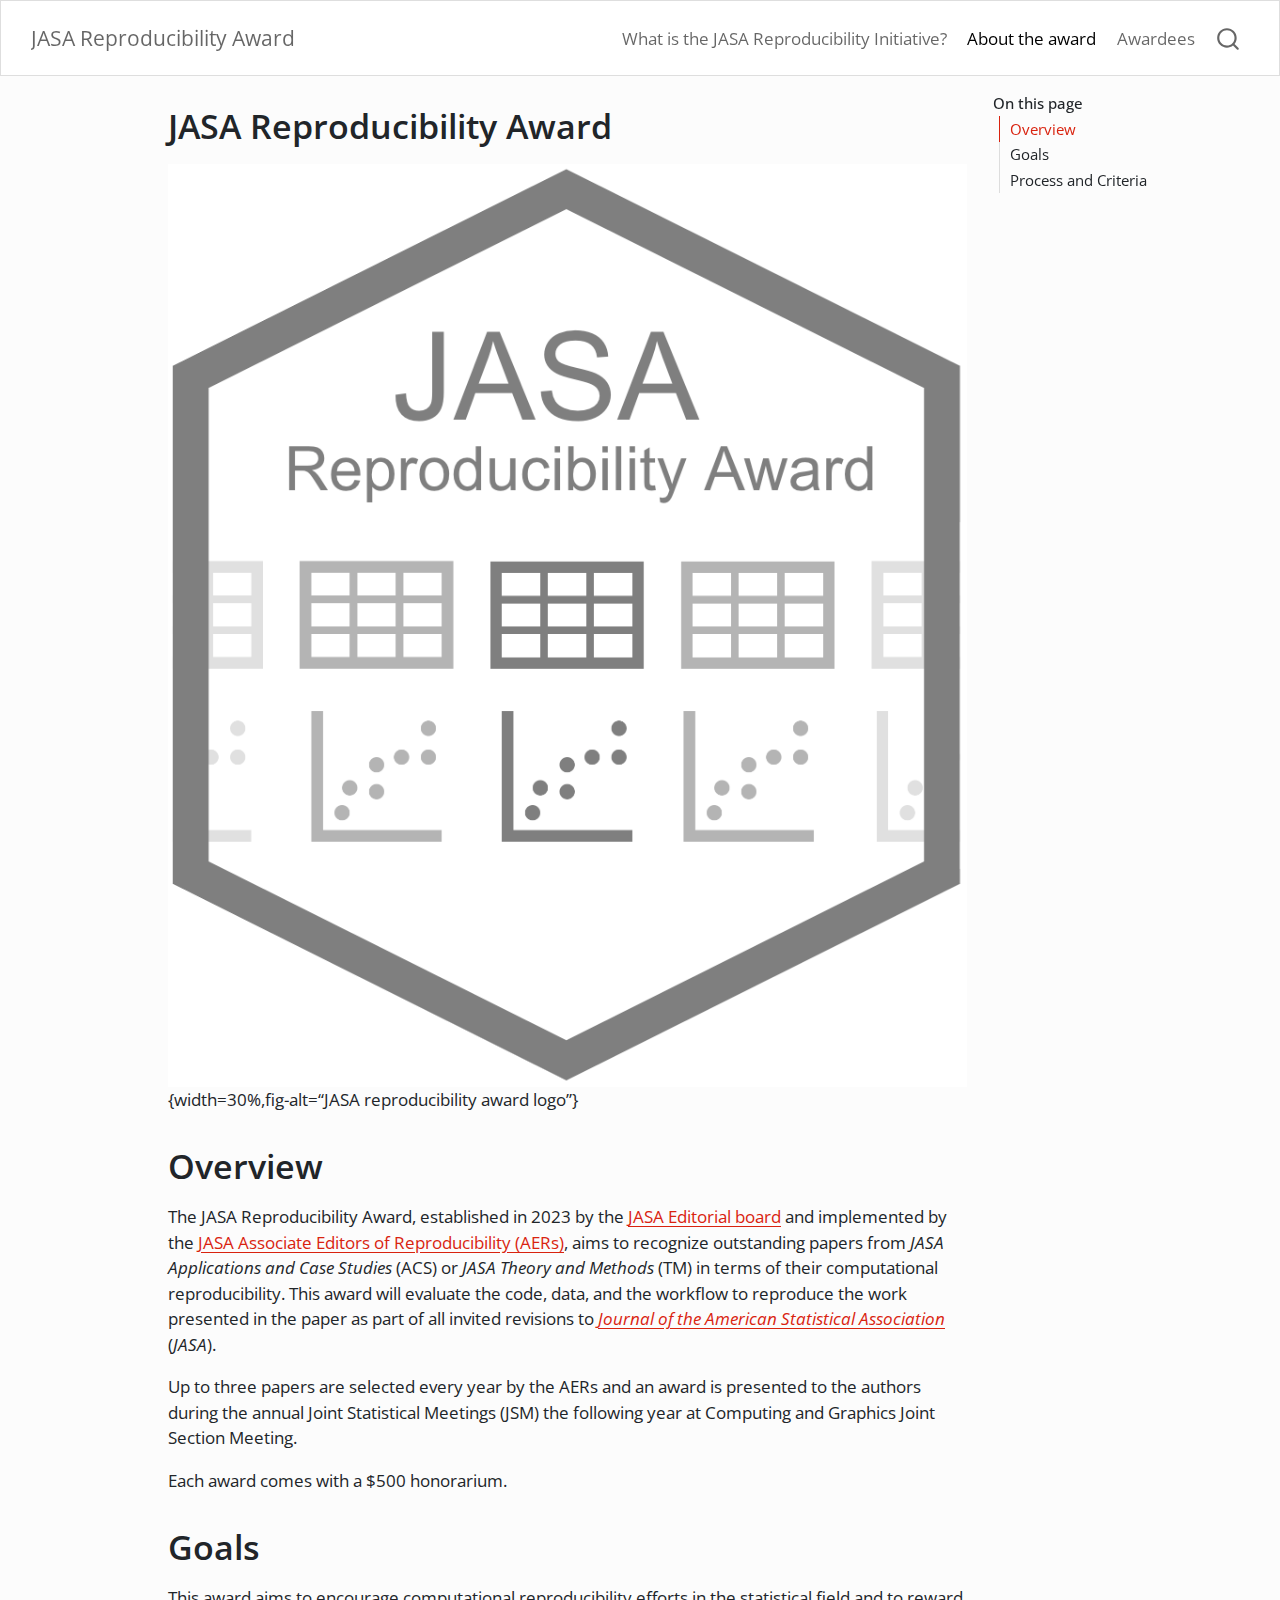
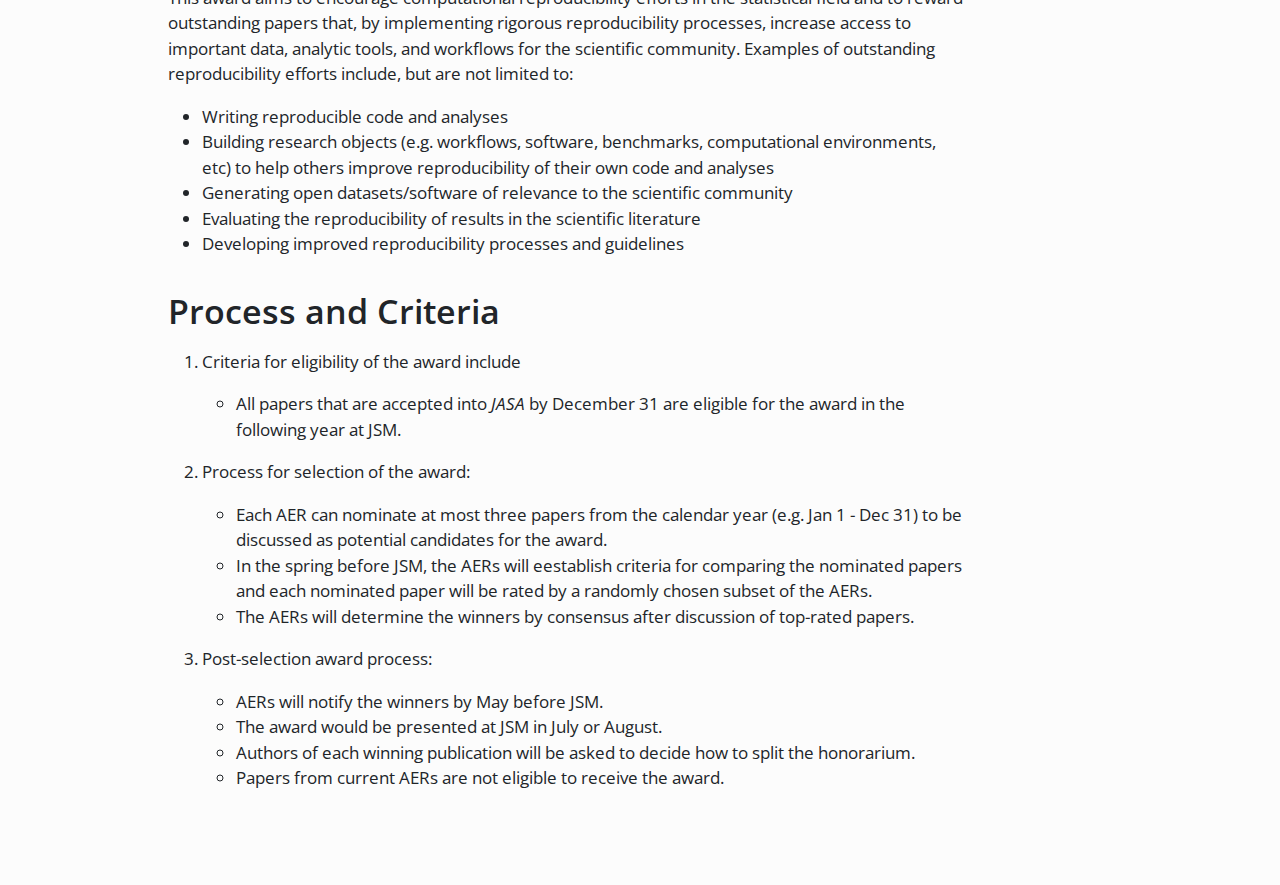
==== commit 8b50fcdf: "Built site for gh-pages" ====
--- a/index.html
+++ b/index.html
@@ -144,7 +144,7 @@
 </header>
 
 
-<p><img src="img/jasa_img.png" class="img-fluid" alt="JASA reproducibility award logo"></p>
+<p><img src="img/jasa_img.png" class="img-fluid">{width=30%,fig-alt=“JASA reproducibility award logo”}</p>
 <section id="overview" class="level1">
 <h1>Overview</h1>
 <p>The JASA Reproducibility Award, established in 2023 by the <a href="https://www.tandfonline.com/action/journalInformation?show=editorialBoard&amp;journalCode=uasa20">JASA Editorial board</a> and implemented by the <a href="./about.html">JASA Associate Editors of Reproducibility (AERs)</a>, aims to recognize outstanding papers from <em>JASA Applications and Case Studies</em> (ACS) or <em>JASA Theory and Methods</em> (TM) in terms of their computational reproducibility. This award will evaluate the code, data, and the workflow to reproduce the work presented in the paper as part of all invited revisions to <a href="https://www.tandfonline.com/journals/uasa20"><em>Journal of the American Statistical Association</em></a> (<em>JASA</em>).</p>
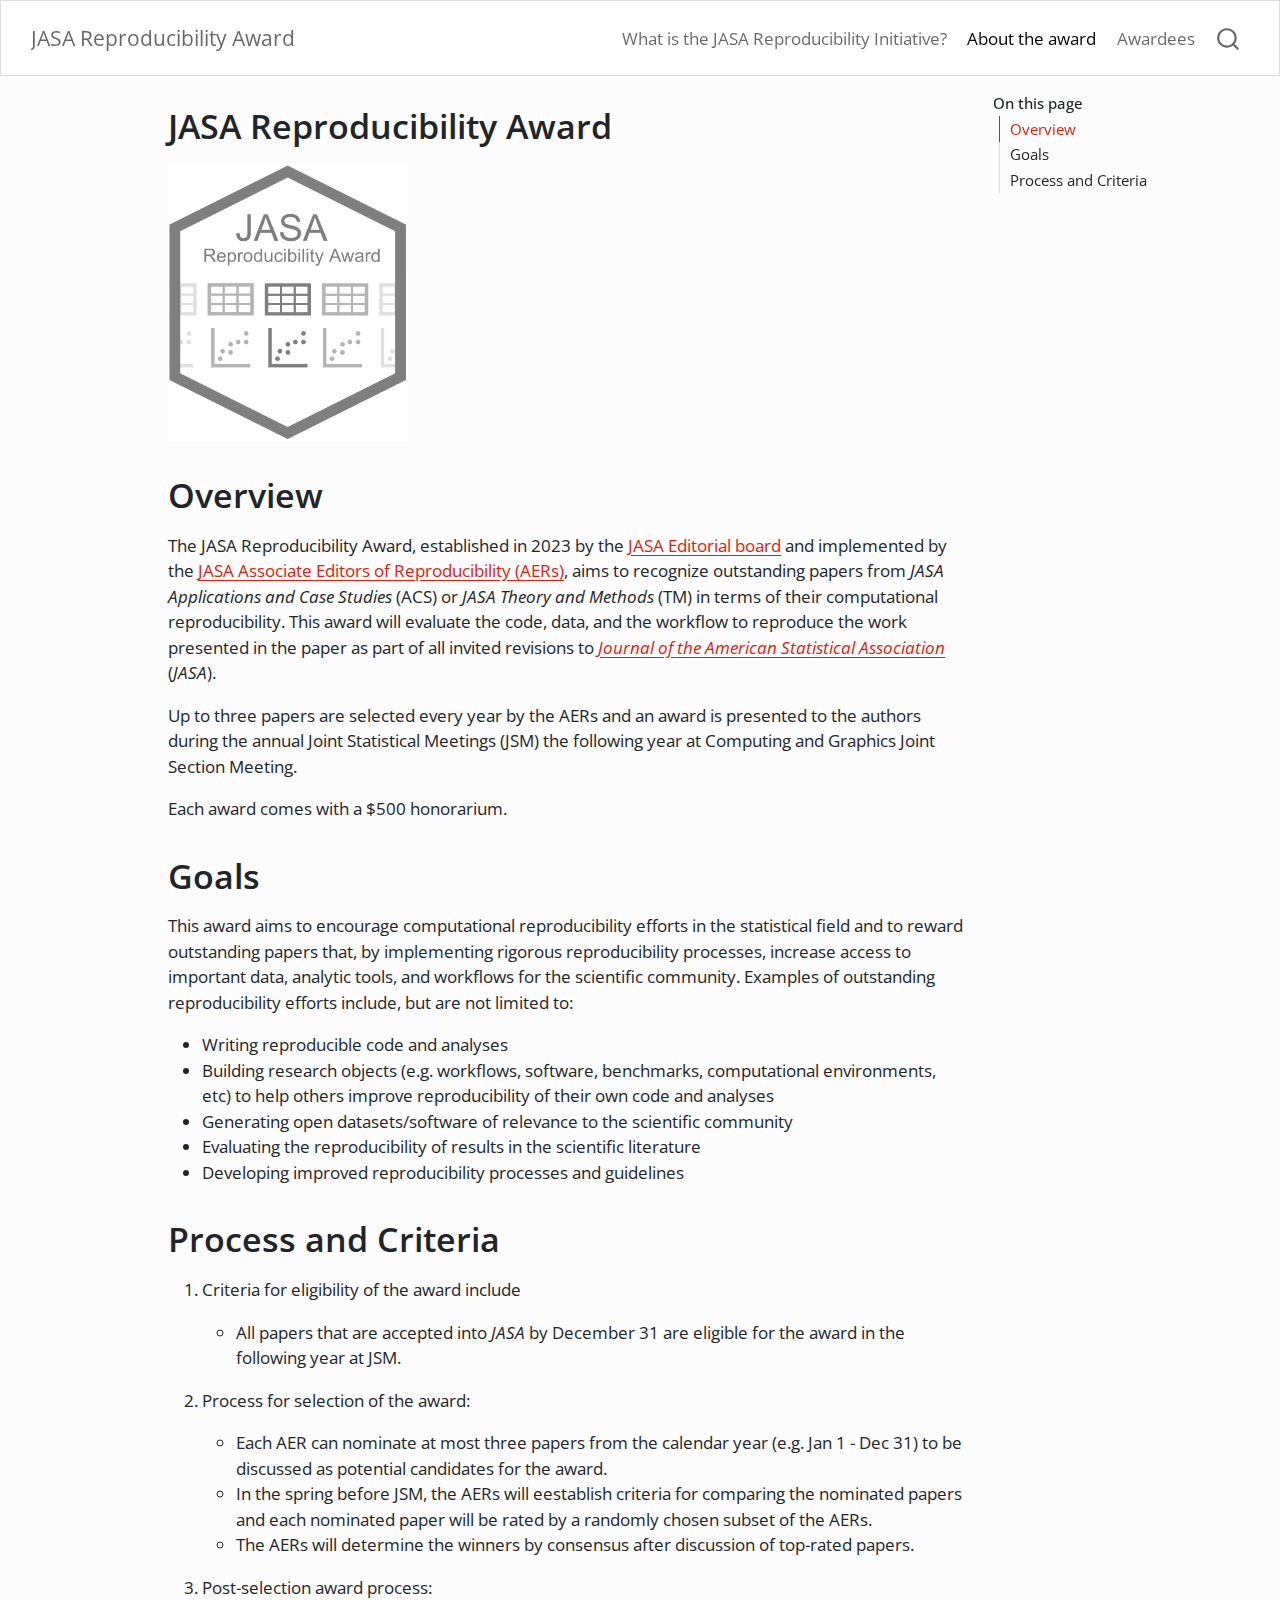
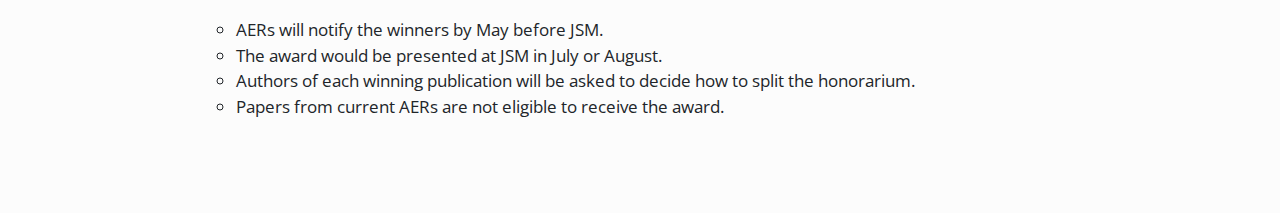
==== commit 057e0ff5: "Built site for gh-pages" ====
--- a/index.html
+++ b/index.html
@@ -144,7 +144,7 @@
 </header>
 
 
-<p><img src="img/jasa_img.png" class="img-fluid">{width=30%,fig-alt=“JASA reproducibility award logo”}</p>
+<p><img src="img/jasa_img.png" class="img-fluid" style="width:30.0%" alt="JASA reproducibility award logo"></p>
 <section id="overview" class="level1">
 <h1>Overview</h1>
 <p>The JASA Reproducibility Award, established in 2023 by the <a href="https://www.tandfonline.com/action/journalInformation?show=editorialBoard&amp;journalCode=uasa20">JASA Editorial board</a> and implemented by the <a href="./about.html">JASA Associate Editors of Reproducibility (AERs)</a>, aims to recognize outstanding papers from <em>JASA Applications and Case Studies</em> (ACS) or <em>JASA Theory and Methods</em> (TM) in terms of their computational reproducibility. This award will evaluate the code, data, and the workflow to reproduce the work presented in the paper as part of all invited revisions to <a href="https://www.tandfonline.com/journals/uasa20"><em>Journal of the American Statistical Association</em></a> (<em>JASA</em>).</p>
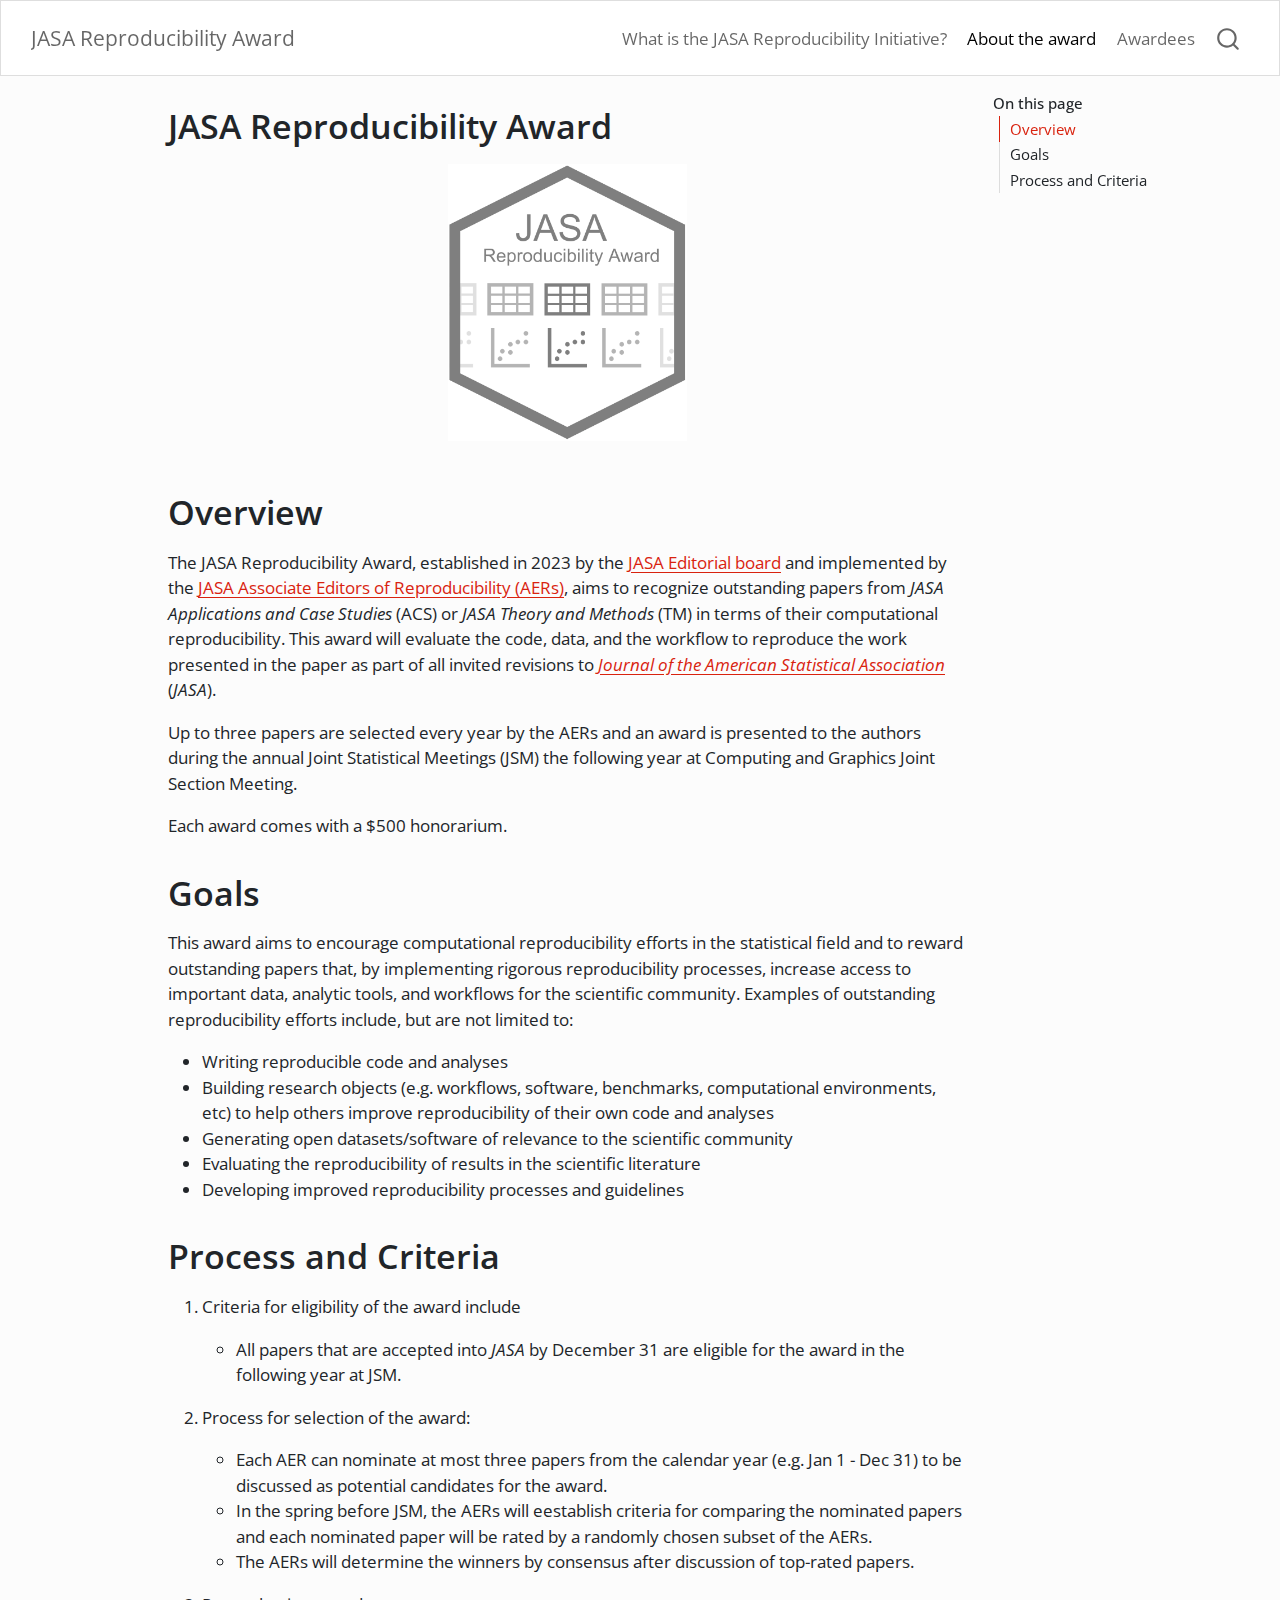
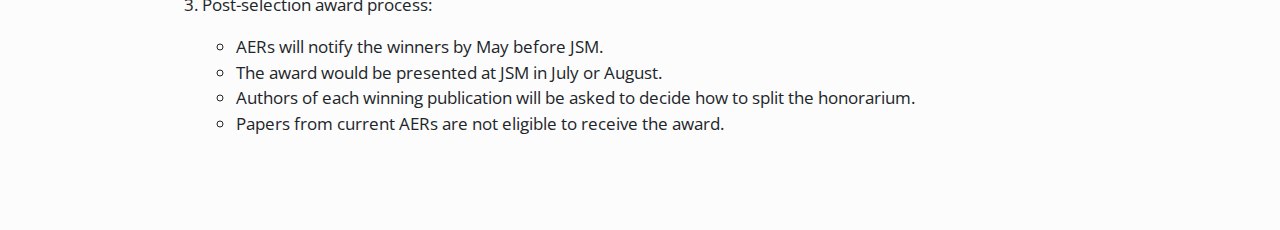
==== commit 2b25385d: "Built site for gh-pages" ====
--- a/index.html
+++ b/index.html
@@ -144,7 +144,11 @@
 </header>
 
 
-<p><img src="img/jasa_img.png" class="img-fluid" style="width:30.0%" alt="JASA reproducibility award logo"></p>
+<div class="quarto-figure quarto-figure-center">
+<figure class="figure">
+<p><img src="img/jasa_img.png" class="img-fluid quarto-figure quarto-figure-center figure-img" style="width:30.0%" alt="JASA reproducibility award logo"></p>
+</figure>
+</div>
 <section id="overview" class="level1">
 <h1>Overview</h1>
 <p>The JASA Reproducibility Award, established in 2023 by the <a href="https://www.tandfonline.com/action/journalInformation?show=editorialBoard&amp;journalCode=uasa20">JASA Editorial board</a> and implemented by the <a href="./about.html">JASA Associate Editors of Reproducibility (AERs)</a>, aims to recognize outstanding papers from <em>JASA Applications and Case Studies</em> (ACS) or <em>JASA Theory and Methods</em> (TM) in terms of their computational reproducibility. This award will evaluate the code, data, and the workflow to reproduce the work presented in the paper as part of all invited revisions to <a href="https://www.tandfonline.com/journals/uasa20"><em>Journal of the American Statistical Association</em></a> (<em>JASA</em>).</p>
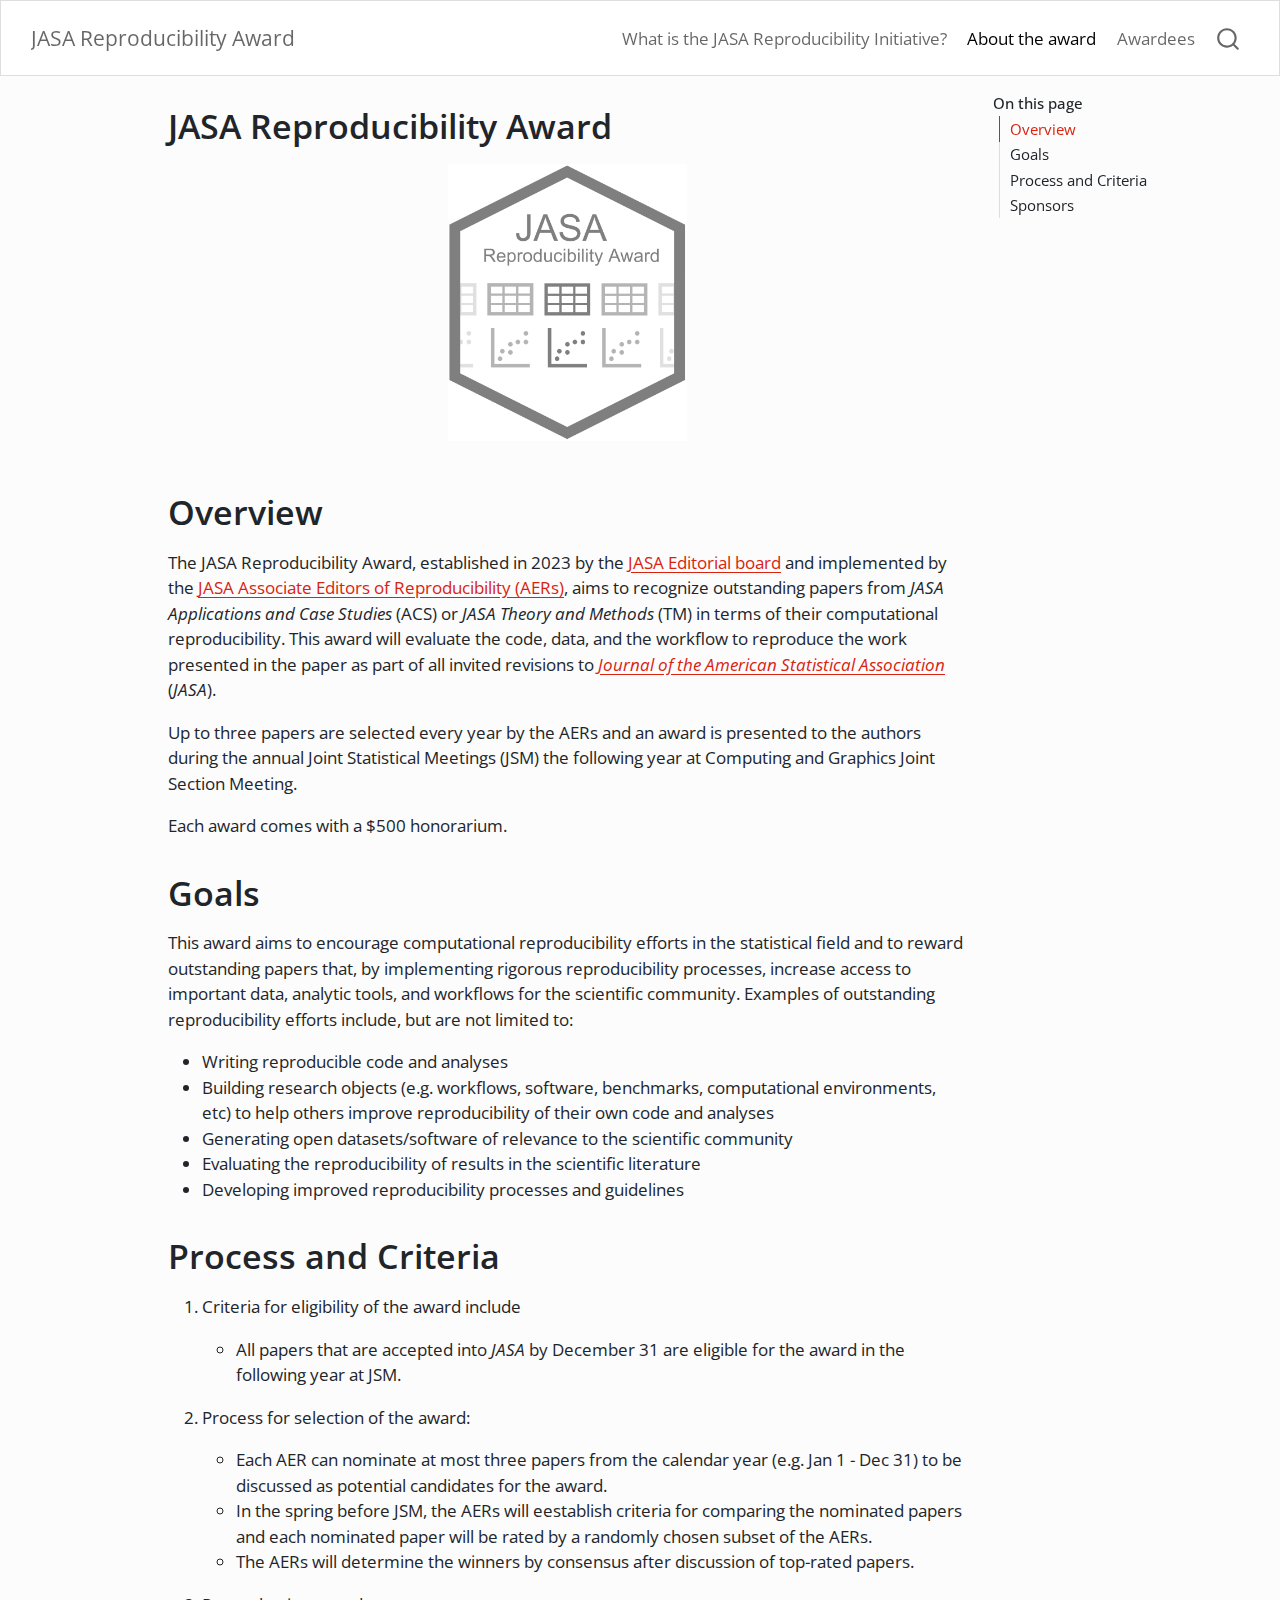
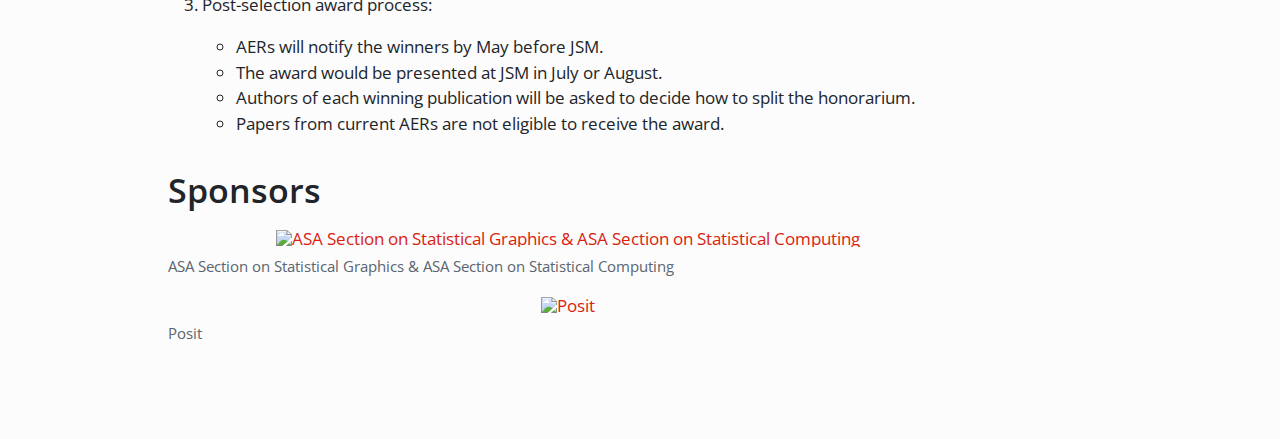
==== commit cedb1389: "Built site for gh-pages" ====
--- a/index.html
+++ b/index.html
@@ -2,7 +2,7 @@
 <html xmlns="http://www.w3.org/1999/xhtml" lang="en" xml:lang="en"><head>
 
 <meta charset="utf-8">
-<meta name="generator" content="quarto-1.4.553">
+<meta name="generator" content="quarto-1.6.43">
 
 <meta name="viewport" content="width=device-width, initial-scale=1.0, user-scalable=yes">
 
@@ -35,10 +35,10 @@
 <script src="site_libs/quarto-html/tippy.umd.min.js"></script>
 <script src="site_libs/quarto-html/anchor.min.js"></script>
 <link href="site_libs/quarto-html/tippy.css" rel="stylesheet">
-<link href="site_libs/quarto-html/quarto-syntax-highlighting.css" rel="stylesheet" id="quarto-text-highlighting-styles">
+<link href="site_libs/quarto-html/quarto-syntax-highlighting-d4d76bf8491c20bad77d141916dc28e1.css" rel="stylesheet" id="quarto-text-highlighting-styles">
 <script src="site_libs/bootstrap/bootstrap.min.js"></script>
 <link href="site_libs/bootstrap/bootstrap-icons.css" rel="stylesheet">
-<link href="site_libs/bootstrap/bootstrap.min.css" rel="stylesheet" id="quarto-bootstrap" data-mode="light">
+<link href="site_libs/bootstrap/bootstrap-ecf2179c34b220c19ee4584b87bd6d7b.min.css" rel="stylesheet" append-hash="true" id="quarto-bootstrap" data-mode="light">
 <script id="quarto-search-options" type="application/json">{
   "location": "navbar",
   "copy-button": false,
@@ -83,7 +83,7 @@
     </a>
   </div>
             <div id="quarto-search" class="" title="Search"></div>
-          <button class="navbar-toggler" type="button" data-bs-toggle="collapse" data-bs-target="#navbarCollapse" aria-controls="navbarCollapse" aria-expanded="false" aria-label="Toggle navigation" onclick="if (window.quartoToggleHeadroom) { window.quartoToggleHeadroom(); }">
+          <button class="navbar-toggler" type="button" data-bs-toggle="collapse" data-bs-target="#navbarCollapse" aria-controls="navbarCollapse" role="menu" aria-expanded="false" aria-label="Toggle navigation" onclick="if (window.quartoToggleHeadroom) { window.quartoToggleHeadroom(); }">
   <span class="navbar-toggler-icon"></span>
 </button>
           <div class="collapse navbar-collapse" id="navbarCollapse">
@@ -102,7 +102,7 @@
   </li>  
 </ul>
           </div> <!-- /navcollapse -->
-          <div class="quarto-navbar-tools">
+            <div class="quarto-navbar-tools">
 </div>
       </div> <!-- /container-fluid -->
     </nav>
@@ -119,6 +119,7 @@
   <li><a href="#overview" id="toc-overview" class="nav-link active" data-scroll-target="#overview">Overview</a></li>
   <li><a href="#goals" id="toc-goals" class="nav-link" data-scroll-target="#goals">Goals</a></li>
   <li><a href="#process-and-criteria" id="toc-process-and-criteria" class="nav-link" data-scroll-target="#process-and-criteria">Process and Criteria</a></li>
+  <li><a href="#sponsors" id="toc-sponsors" class="nav-link" data-scroll-target="#sponsors">Sponsors</a></li>
   </ul>
 </nav>
     </div>
@@ -187,6 +188,21 @@
 <li>Papers from current AERs are not eligible to receive the award.</li>
 </ul></li>
 </ol>
+</section>
+<section id="sponsors" class="level1">
+<h1>Sponsors</h1>
+<div class="quarto-figure quarto-figure-center">
+<figure class="figure">
+<p><a href="https://community.amstat.org/jointscsg-section/home"><img src="https://s3.amazonaws.com/higherlogicdownload/AMSTAT/UploadedImages/77AmZV1cQeex7d5PFR2b_logo-T.jpg" class="img-fluid figure-img" alt="ASA Section on Statistical Graphics &amp; ASA Section on Statistical Computing"></a></p>
+<figcaption>ASA Section on Statistical Graphics &amp; ASA Section on Statistical Computing</figcaption>
+</figure>
+</div>
+<div class="quarto-figure quarto-figure-center">
+<figure class="figure">
+<p><a href="https://posit.co"><img src="https://posit.co/wp-content/themes/Posit/assets/images/posit-logo-2024.svg" class="img-fluid figure-img" alt="Posit"></a></p>
+<figcaption>Posit</figcaption>
+</figure>
+</div>
 
 
 </section>
@@ -227,18 +243,7 @@
     }
     return false;
   }
-  const clipboard = new window.ClipboardJS('.code-copy-button', {
-    text: function(trigger) {
-      const codeEl = trigger.previousElementSibling.cloneNode(true);
-      for (const childEl of codeEl.children) {
-        if (isCodeAnnotation(childEl)) {
-          childEl.remove();
-        }
-      }
-      return codeEl.innerText;
-    }
-  });
-  clipboard.on('success', function(e) {
+  const onCopySuccess = function(e) {
     // button target
     const button = e.trigger;
     // don't keep focus
@@ -270,7 +275,27 @@
     }, 1000);
     // clear code selection
     e.clearSelection();
+  }
+  const getTextToCopy = function(trigger) {
+      const codeEl = trigger.previousElementSibling.cloneNode(true);
+      for (const childEl of codeEl.children) {
+        if (isCodeAnnotation(childEl)) {
+          childEl.remove();
+        }
+      }
+      return codeEl.innerText;
+  }
+  const clipboard = new window.ClipboardJS('.code-copy-button:not([data-in-quarto-modal])', {
+    text: getTextToCopy
   });
+  clipboard.on('success', onCopySuccess);
+  if (window.document.getElementById('quarto-embedded-source-code-modal')) {
+    const clipboardModal = new window.ClipboardJS('.code-copy-button[data-in-quarto-modal]', {
+      text: getTextToCopy,
+      container: window.document.getElementById('quarto-embedded-source-code-modal')
+    });
+    clipboardModal.on('success', onCopySuccess);
+  }
     var localhostRegex = new RegExp(/^(?:http|https):\/\/localhost\:?[0-9]*\//);
     var mailtoRegex = new RegExp(/^mailto:/);
       var filterRegex = new RegExp("https:\/\/jasa-acs\.github\.io\/repro-award\/");
@@ -278,7 +303,7 @@
         return filterRegex.test(href) || localhostRegex.test(href) || mailtoRegex.test(href);
     }
     // Inspect non-navigation links and adorn them if external
- 	var links = window.document.querySelectorAll('a[href]:not(.nav-link):not(.navbar-brand):not(.toc-action):not(.sidebar-link):not(.sidebar-item-toggle):not(.pagination-link):not(.no-external):not([aria-hidden]):not(.dropdown-item):not(.quarto-navigation-tool)');
+ 	var links = window.document.querySelectorAll('a[href]:not(.nav-link):not(.navbar-brand):not(.toc-action):not(.sidebar-link):not(.sidebar-item-toggle):not(.pagination-link):not(.no-external):not([aria-hidden]):not(.dropdown-item):not(.quarto-navigation-tool):not(.about-link)');
     for (var i=0; i<links.length; i++) {
       const link = links[i];
       if (!isInternal(link.href)) {
@@ -375,7 +400,6 @@
       if (window.Quarto?.typesetMath) {
         window.Quarto.typesetMath(note);
       }
-      // TODO in 1.5, we should make sure this works without a callout special case
       if (note.classList.contains("callout")) {
         return note.outerHTML;
       } else {
--- a/site_libs/quarto-html/quarto-syntax-highlighting-d4d76bf8491c20bad77d141916dc28e1.css
+++ b/site_libs/quarto-html/quarto-syntax-highlighting-d4d76bf8491c20bad77d141916dc28e1.css
@@ -0,0 +1,205 @@
+/* quarto syntax highlight colors */
+:root {
+  --quarto-hl-ot-color: #003B4F;
+  --quarto-hl-at-color: #657422;
+  --quarto-hl-ss-color: #20794D;
+  --quarto-hl-an-color: #5E5E5E;
+  --quarto-hl-fu-color: #4758AB;
+  --quarto-hl-st-color: #20794D;
+  --quarto-hl-cf-color: #003B4F;
+  --quarto-hl-op-color: #5E5E5E;
+  --quarto-hl-er-color: #AD0000;
+  --quarto-hl-bn-color: #AD0000;
+  --quarto-hl-al-color: #AD0000;
+  --quarto-hl-va-color: #111111;
+  --quarto-hl-bu-color: inherit;
+  --quarto-hl-ex-color: inherit;
+  --quarto-hl-pp-color: #AD0000;
+  --quarto-hl-in-color: #5E5E5E;
+  --quarto-hl-vs-color: #20794D;
+  --quarto-hl-wa-color: #5E5E5E;
+  --quarto-hl-do-color: #5E5E5E;
+  --quarto-hl-im-color: #00769E;
+  --quarto-hl-ch-color: #20794D;
+  --quarto-hl-dt-color: #AD0000;
+  --quarto-hl-fl-color: #AD0000;
+  --quarto-hl-co-color: #5E5E5E;
+  --quarto-hl-cv-color: #5E5E5E;
+  --quarto-hl-cn-color: #8f5902;
+  --quarto-hl-sc-color: #5E5E5E;
+  --quarto-hl-dv-color: #AD0000;
+  --quarto-hl-kw-color: #003B4F;
+}
+
+/* other quarto variables */
+:root {
+  --quarto-font-monospace: SFMono-Regular, Menlo, Monaco, Consolas, "Liberation Mono", "Courier New", monospace;
+}
+
+pre > code.sourceCode > span {
+  color: #003B4F;
+}
+
+code span {
+  color: #003B4F;
+}
+
+code.sourceCode > span {
+  color: #003B4F;
+}
+
+div.sourceCode,
+div.sourceCode pre.sourceCode {
+  color: #003B4F;
+}
+
+code span.ot {
+  color: #003B4F;
+  font-style: inherit;
+}
+
+code span.at {
+  color: #657422;
+  font-style: inherit;
+}
+
+code span.ss {
+  color: #20794D;
+  font-style: inherit;
+}
+
+code span.an {
+  color: #5E5E5E;
+  font-style: inherit;
+}
+
+code span.fu {
+  color: #4758AB;
+  font-style: inherit;
+}
+
+code span.st {
+  color: #20794D;
+  font-style: inherit;
+}
+
+code span.cf {
+  color: #003B4F;
+  font-weight: bold;
+  font-style: inherit;
+}
+
+code span.op {
+  color: #5E5E5E;
+  font-style: inherit;
+}
+
+code span.er {
+  color: #AD0000;
+  font-style: inherit;
+}
+
+code span.bn {
+  color: #AD0000;
+  font-style: inherit;
+}
+
+code span.al {
+  color: #AD0000;
+  font-style: inherit;
+}
+
+code span.va {
+  color: #111111;
+  font-style: inherit;
+}
+
+code span.bu {
+  font-style: inherit;
+}
+
+code span.ex {
+  font-style: inherit;
+}
+
+code span.pp {
+  color: #AD0000;
+  font-style: inherit;
+}
+
+code span.in {
+  color: #5E5E5E;
+  font-style: inherit;
+}
+
+code span.vs {
+  color: #20794D;
+  font-style: inherit;
+}
+
+code span.wa {
+  color: #5E5E5E;
+  font-style: italic;
+}
+
+code span.do {
+  color: #5E5E5E;
+  font-style: italic;
+}
+
+code span.im {
+  color: #00769E;
+  font-style: inherit;
+}
+
+code span.ch {
+  color: #20794D;
+  font-style: inherit;
+}
+
+code span.dt {
+  color: #AD0000;
+  font-style: inherit;
+}
+
+code span.fl {
+  color: #AD0000;
+  font-style: inherit;
+}
+
+code span.co {
+  color: #5E5E5E;
+  font-style: inherit;
+}
+
+code span.cv {
+  color: #5E5E5E;
+  font-style: italic;
+}
+
+code span.cn {
+  color: #8f5902;
+  font-style: inherit;
+}
+
+code span.sc {
+  color: #5E5E5E;
+  font-style: inherit;
+}
+
+code span.dv {
+  color: #AD0000;
+  font-style: inherit;
+}
+
+code span.kw {
+  color: #003B4F;
+  font-weight: bold;
+  font-style: inherit;
+}
+
+.prevent-inlining {
+  content: "</";
+}
+
+/*# sourceMappingURL=c9c5d451c23b744f9cb2c98992a0aef2.css.map */
